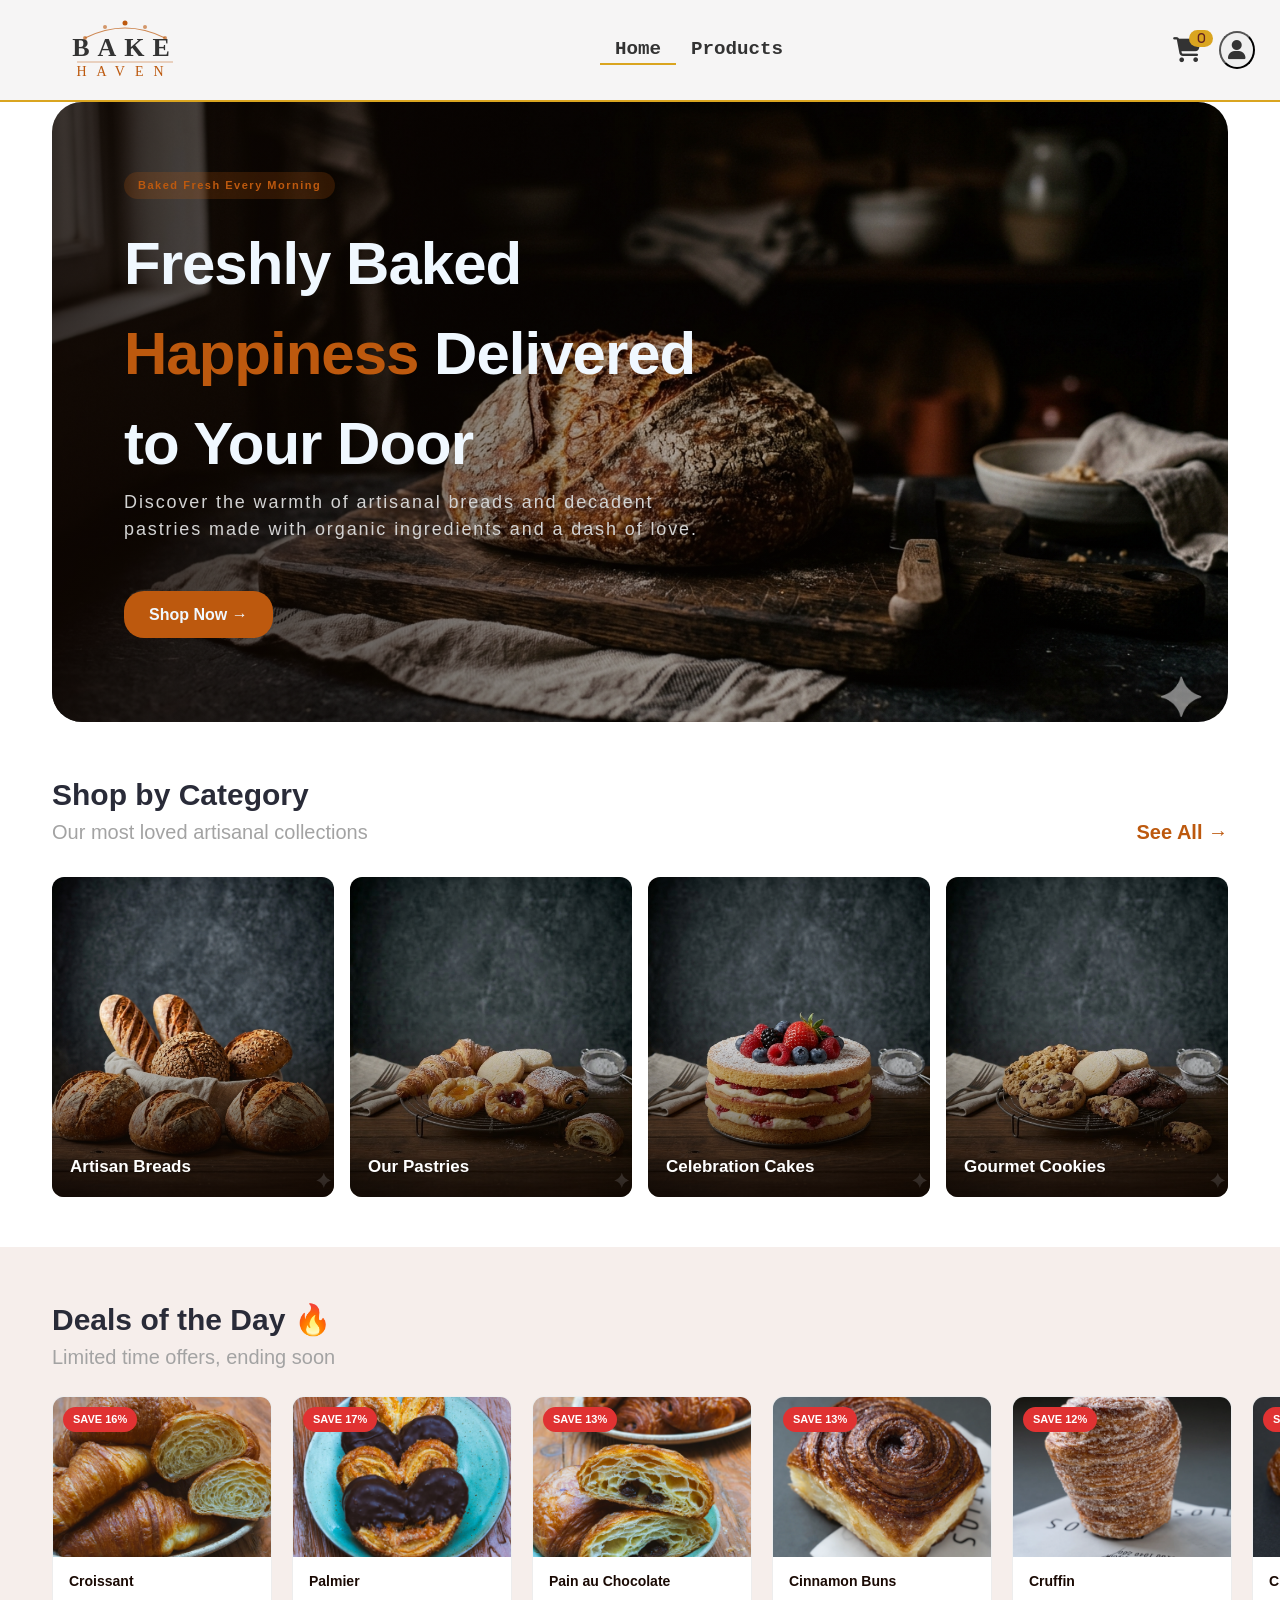
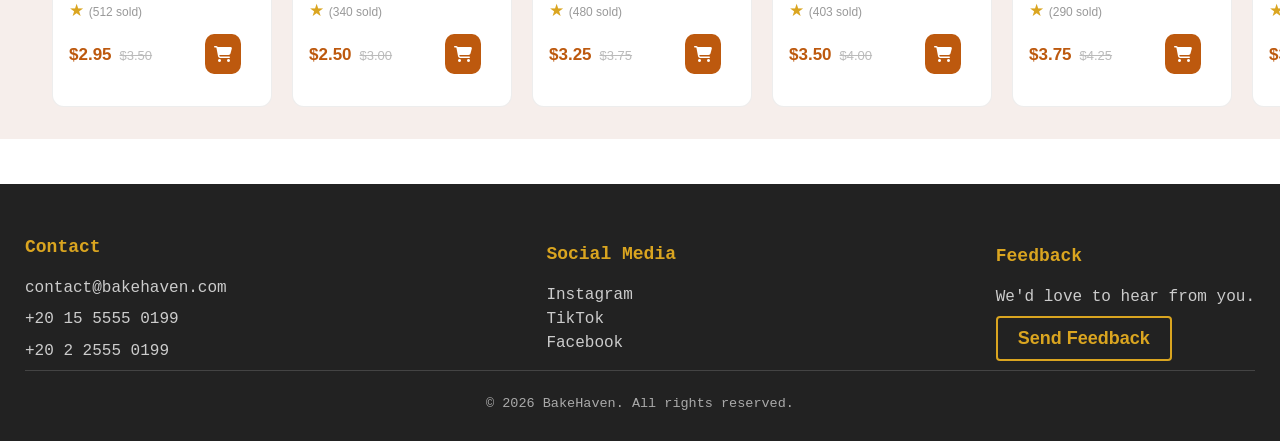
==== index.html @ cae6dde2 "add reviews-section & update some style" ====
<!--
  PAGE:     index.html  (Home Page)
  OWNER:    Person B

  WHAT THIS PAGE IS:
    The first page a visitor sees. It introduces the brand,
    shows some featured products, and gets people interested
    in browsing.

  WHAT THE USER CAN DO HERE:
    - Click "Shop Now" → goes to products.html
    - Click a category card → goes to products.html
    - Click "View" on a carousel card → goes to product-detail.html?id=X

  CONNECTS TO:
    → products.html        (Shop Now button, category cards)
    → product-detail.html  (View buttons on carousel)

  SECTIONS TO BUILD:
    1. Hero
         Full-width banner image
         Headline: "Discover the freshest baked goods"
         Subheadline: "Artisanal treats made with love"
         "Shop Now" button → /products.html

    2. Featured Categories  (4 cards in a row)
         Artisan Breads / Cakes & Cupcakes / Pastries / Cookies & Biscuits
         Each card: icon or image, category name, "Shop" link → /products.html

    3. Deals of the Day  (horizontal scrollable row)
         4-6 product cards fetched from /api/products.json
         Each card: image, name, price with strikethrough original price, rating stars, "View" button
         "View" button → /product-detail.html?id=PRODUCT_ID

  YOUR JS TASK:
    - On page load: call updateCartBadge() and updateAccountIcon()
    - Call fetchJSON('/apiroducts.json', function(products) { ... })
    - Inside the callback: pick some products and build carousel card HTML
    - Inject the cards into #carousel-container using innerHTML or appendChild
    - Wire the View buttons to navigate to product-detail.html?id=X

  CSS GUIDELINES (use classes from global.css — do not redefine them):
    - Use .container for the content wrapper on each section
    - Use .btn .btn-primary for the "Shop Now" button
    - Use .btn .btn-outline for the "View" buttons on cards
    - Use .card for each product card and category card
    - Add page-specific styles inside the <style> block in <head>
    - Keep section backgrounds alternating (color-bg and color-surface)
      so sections are visually separated without needing borders
-->
<!DOCTYPE html>
<html lang="en">

<head>
  <meta charset="UTF-8">
  <title>BakeHaven — Fresh Baked Goods</title>
  <link rel="stylesheet" href="./css/header-footer.css">
  <link rel="stylesheet" href="https://cdnjs.cloudflare.com/ajax/libs/font-awesome/6.5.0/css/all.min.css">
  <link rel="stylesheet" href="./css/home.css">

  <style>
    /* Person B: page-specific styles go here or in a separate css file*/
  </style>
</head>

<body>

  <!-- ═══ HEADER — copy from this line ═══════════════════════════════ -->
  <header class="site-header">
    <div class="container flex-between">
      <div class="header-logo">
        <div class="dark-bg">
          <svg width="200" height="72" viewBox="0 0 200 72" fill="none" xmlns="http://www.w3.org/2000/svg">
            <path d="M 60 28 Q 100 8 140 28" stroke="#BD590E" stroke-width="1.2" fill="none" stroke-linecap="round"
              opacity="0.7" />
            <circle cx="60" cy="28" r="2" fill="#BD590E" opacity="0.6" />
            <circle cx="80" cy="17" r="2" fill="#BD590E" opacity="0.6" />
            <circle cx="100" cy="13" r="2.5" fill="#BD590E" />
            <circle cx="120" cy="17" r="2" fill="#BD590E" opacity="0.6" />
            <circle cx="140" cy="28" r="2" fill="#BD590E" opacity="0.6" />
            <text x="100" y="46" text-anchor="middle" font-family="'Playfair Display', serif" font-weight="700"
              font-size="26" fill="#333" letter-spacing="8">BAKE</text>
            <line x1="52" y1="52" x2="148" y2="52" stroke="#BD590E" stroke-width="0.8" opacity="0.6" />
            <text x="100" y="66" text-anchor="middle" font-family="'Cormorant Garamond', serif" font-weight="300"
              font-size="14" fill="#BD590E" letter-spacing="10">HAVEN</text>
          </svg>
        </div>
      </div>

      <nav>
        <ul class="header-nav">
          <li class="current-page"><a href="./index.html">Home</a></li>
          <li><a href="./products.html">Products</a></li>
        </ul>
      </nav>

      <div class="header-actions">
        <a href="./cart.html" class="cart-link fa fa-cart-shopping">
          <span id="cart-badge">0</span>
        </a>

        <div style="position: relative">
          <a href="./login.html" id="account-link">
            <button class="account-btn fa-solid fa-user" id="account-btn"></button>
          </a>
          <div class="account-dropdown" id="account-dropdown">
            <button id="logout-btn">Logout</button>
          </div>
        </div>
      </div>
    </div>
  </header>
  <!-- ═══ HEADER — copy to this line ════════════════════════════════ -->

  <main class="page-main">

    <!-- Section 1: hero -->

    <section id="hero">
      <div id="hero_overlay"></div>

      <div id="hero_content">
        <span id="hero_label">Baked Fresh Every Morning</span>
        <h1 id="hero_title">
          Freshly Baked <span id="hero_title_color"> <br> Happiness </span> Delivered <br> to Your Door<br>
        </h1>
        <p id="hero_sub">Discover the warmth of artisanal breads and decadent<br> pastries made with organic ingredients
          and a dash of love.</p>

            <div class="hero__actions">
              <a href="./products.html" id='btn'>Shop Now → </a>
            </div>
      </div>


    </section>

    <!-- Section 2: Featured Categories -->

    <section id="Featured Categories">

      <div id="categories-header">
        <div>
          <h2 class="sec-title">Shop by Category</h2>
          <a href="./products.html" id="categories-see-all">See All →</a>
          <p class="sec-sub">Our most loved artisanal collections</p>

        </div>
        <br>

        <div class="categories-grid">

          <a href="./products.html?category=Bread" class="category-card">
            <div class="category-card-img" style="background-image: url('./api/images/bread-catigory.png')"></div>
            <div class="category-card-overlay"></div>
            <span class="category-card-name">Artisan Breads</span>
          </a>
          <a href="./products.html?category=Pastry" class="category-card">
            <div class="category-card-img" style="background-image: url('./api/images/pastry.png')"></div>
            <div class="category-card-overlay"></div>
            <span class="category-card-name">Our Pastries</span>
          </a>

          <a href="./products.html?category=Cake" class="category-card">
            <div class="category-card-img" style="background-image: url('./api/images/cake_catigory.png')"></div>
            <div class="category-card-overlay"></div>
            <span class="category-card-name">Celebration Cakes</span>
          </a>

          <a href="./products.html" class="category-card">
            <div class="category-card-img" style="background-image: url('./api/images/cooki\ catigory.png')"></div>
            <div class="category-card-overlay"></div>
            <span class="category-card-name">Gourmet Cookies</span>
          </a>

        </div>


    </section>

    <!-- Section 3: Deals of the Day — JS injects cards into this div -->
    <section id="deals">

      <div class="deals-header">

        <h2 class="sec-title">Deals of the Day 🔥</h2>
        <p class="sec-sub">Limited time offers, ending soon</p>

      </div>



      <div id="carousel-container"></div>
    </section>
  </main>

  <!-- PASTE FOOTER FROM header-footer.snippet.html -->
  <footer class="site-footer">
    <div class="container">
      <div class="flex-between">

        <div class="footer-col">
          <h4>Contact</h4>
          <p>contact@bakehaven.com</p>
          <p>+20 15 5555 0199</p>
          <p>+20 2 2555 0199</p>
        </div>

        <div class="footer-col">
          <h4>Social Media</h4>
          <ul>
            <li><a href="">Instagram</a></li>
            <li><a href="">TikTok</a></li>
            <li><a href="">Facebook</a></li>
          </ul>
        </div>

        <div class="footer-col">
          <h4>Feedback</h4>
          <p>We'd love to hear from you.</p>
          <button class="btn btn-outline" id="feedback-btn">Send Feedback</button>
        </div>

      </div>
      <div class="footer-bottom">&copy; 2026 BakeHaven. All rights reserved.</div>
    </div>

    <script src="./js/api.js"></script>
    <script src="./js/cart.js"></script>
    <script src="./js/user.js"></script>
    <script src="./js/event.js"></script>
    <script src="./js/home.js"></script>
    <script>
      // TODO (Person B): your page script goes here or in separate js file
      // Step 1 — on load, call updateCartBadge() and updateAccountIcon()
      // Step 2 — fetchJSON('/api/products.json', function(products) {
      //              build carousel cards and put them in #carousel-container
      //          })
    </script>
</body>

</html>
---- css/header-footer.css ----
* {
    box-sizing: border-box;
    margin: 0;
    padding: 0;
}

body {
    font-family: 'Courier New', Courier, monospace;
    background-color: #fff;
    color: #333;
    line-height: 1.5;
    display: flex;
    flex-direction: column;
}

.container {
    margin: 0;
    padding: 5px 25px;
    width: 100%;
}

.flex-between {
    display: flex;
    align-items: center;
    justify-content: space-between;
}

.btn {
    display: inline-block;
    border: none;
    padding: 10px 20px;
    font-weight: bold;
    font-size: 18px;
    border-radius: 4px;
    cursor: pointer;
    transition: all 0.2s ease;
    background: transparent;
    color: inherit;

    &:hover {
        color: goldenrod;
        border-bottom: 2px solid goldenrod;
    }
}

.btn-outline {
    border: 2px solid goldenrod;
    color: goldenrod;
    background: transparent;

    &:hover {
        background-color: goldenrod;
        color: #fff;
    }
}

.site-header {
    position: sticky;
    top: 0;
    z-index: 100;
    background: #f1f0efa4;
    backdrop-filter: blur(12px);
    border-bottom: 1px solid #eaeaea;
    padding: 5px 0px;
    width: 100%;
    border-bottom: 2px solid goldenrod;
}

/* logo */
/* .header-logo {
    font-size: 25px;
    font-weight: bold;

    &>h3 {
        display: inline-block;
        font-family: 'Segoe UI', Tahoma, Geneva, Verdana, sans-serif;
    }

    &>i {
        color: goldenrod;
        font-size: 40px;
    }
} */

/* nav section */
.header-nav {
    list-style: none;
    display: flex;

    &>li>a {
        padding-inline: 15px;
        text-decoration: none;
        color: #333;
        font-weight: bold;
        font-size: larger;
        transition: color 0.3s;

        &:hover {
            color: goldenrod;
            border-bottom: 2px solid goldenrod;
        }
    }
}

/* cart and account buttons */
.header-actions {
    display: flex;
    align-items: center;
    gap: 18px;
}

.cart-link {
    text-decoration: none;
    font-size: 25px;
    position: relative;
    color: #333;
    border-radius: 50%;

    &:hover {
        color: goldenrod;
        border-bottom: 2px solid transparent;
    }

    &>span {
        position: absolute;
        top: -8px;
        right: -12px;
        background: goldenrod;
        color: #612121;
        font-size: 11.25px;
        font-weight: bold;
        padding: 3px 7.5px;
        border-radius: 20px;
        /* display: none; */
    }

}

.account-btn {
    border-radius: 50%;
    font-size: 20px;
    padding: 7px;
    cursor: pointer;
    color: #333;
    transition: all 0.3s;

    &:hover {
        background: goldenrod;
        color: #fff;
    }
}

.account-dropdown {
    position: absolute;
    top: 100%;
    right: 0;
    background: #f1f1ef;
    border: 1px solid #f1f1ef;
    border-top: 0;
    border-radius: 4px;
    box-shadow: 0 3px 5px rgba(0, 0, 0, 0.3);
    padding: 7.5px;
    min-width: 120px;
    /* display: block; */
    /* hidden by default, shown by user.js */
    z-index: 100;
    opacity: 0;
    visibility: hidden;
    transform: translateY(-8px);
    transition: opacity 0.2s ease, transform 0.2s ease, visibility 0.2s;

    &>button {
        width: 100%;
        padding: 7.5px;
        background: none;
        border: none;
        text-align: left;
        cursor: pointer;
        font-size: 13.5px;

        &:hover {
            color: goldenrod;
        }
    }
}

.account-dropdown.open {
    opacity: 1;
    visibility: visible;
    transform: translateY(0);
}

.account-btn.logged-in {
    color: #266acf;
    font-weight: bolder;
}

.site-footer {
    background: #222;
    padding: 45px 0px 22.5px;
    margin-top: 45px;
}

.footer-col {
    &>h4 {
        margin-bottom: 15px;
        color: goldenrod;
        font-size: 18px;
    }

    &>p,
    &>ul {
        margin: 7.5px 0;
        color: #ccc;
    }

    &>ul {
        list-style: none;
        padding: 0;
    }

    & a {
        color: #ccc;
        text-decoration: none;
    }

    & a:hover {
        color: goldenrod;
    }
}

.footer-bottom {
    border-top: 1px solid #444;
    padding-top: 22.5px;
    text-align: center;
    font-size: 13.5px;
    color: #aaa;
}
---- css/home.css ----
.current-page {
        border-bottom: 2px solid goldenrod;
        color: goldenrod;
    }

    #hero {
        background-image: url("./Gemini_Generated_Image_f9a8kcf9a8kcf9a8.png");
        height: 620px;
        margin-left: 52px;
        margin-right: 52px;
        border-radius: 30px;
        background-size: cover;
        position: relative;


    }

    #hero_overlay {
        position: absolute;
        inset: 0;
        background: linear-gradient(90deg,
                rgba(15, 6, 2, 0.82) 0%,
                rgba(15, 6, 2, 0.344) 50%,
                rgba(15, 6, 2, 0) 100%);
        z-index: 1;
        border-radius: 30px;
    }

    #hero_content {
        position: absolute;
        inset: 0;
        z-index: 2;
        /* display: flex;
  flex-direction: column;
  justify-content: center; */
        padding: 70px 72px;
        width: 900px;
        /* border: 3px solid red; */
    }

    #hero_label {
        display: inline-block;
        font-size: 11px;
        font-weight: 900;
        letter-spacing: 3px;
        color: #BD590E;
        background: #bd5a0e34;
        border-radius: 20px;
        padding: 5px 14px;
        margin-bottom: 20px;
        font-family: sans-serif;
        letter-spacing: 0.2cap;


    }

    #hero_title {
        color: aliceblue;
        font-size: 60px;
        font-weight: 900;
        font-family: sans-serif;
        letter-spacing: -1px;


    }

    #hero_title_color {
        color: #BD590E
    }

    #hero_sub {

        color: lightgray;
        font-size: 18px;
        font-weight: 100q;
        margin-bottom: 60px;
        font-family: sans-serif;
        letter-spacing: 2q;


    }

    #btn {
        text-decoration: none;
        padding: 15px 25px;
        background-color: #BD590E;
        color: aliceblue;
        border-radius: 20px;
        cursor: pointer;
        transition: all 0.2s ease;
        font-weight: 600;
        font-family: sans-serif;

    }

    #btn:hover {

        background-color: #da762a;
    }

    .categories {
        max-width: 1200px;
        margin: 60px auto;
        padding: 0 24px;
    }

    #categories-header {

        padding: 50px 52px;
        color: #292B38;
        font-size: 20px;
        font-family: sans-serif;

    }

    .sec-title {
        font-weight: 800;
    }

    #categories-see-all {
        float: right;
        color: #BD590E;
        font-weight: 600;
        text-decoration: none;
    }

    #categories-see-all:hover {
        color: #292B38
    }

    .sec-sub {
        color: rgb(163, 163, 163);
        font-weight: 300;
    }




    .categories-grid {
        display: grid;
        grid-template-columns: repeat(4, 1fr);
        gap: 16px;
    }

    .category-card {
        position: relative;
        display: block;
        height: 320px;
        border-radius: 12px;
        overflow: hidden;
        text-decoration: none;
        cursor: pointer;
    }

    .category-card-img {
        position: absolute;
        inset: 0;
        background-size: cover;
        background-position: center;
        transition: transform 0.5s ease;
    }

    .category-card:hover .category-card-img {
        transform: scale(1.07);
    }

    .category-card-overlay {
        position: absolute;
        inset: 0;
        background: linear-gradient(to top,
                rgba(15, 6, 2, 0.80) 0%,
                rgba(15, 6, 2, 0) 55%,
                transparent 100%);

    }



    .category-card-name {
        position: absolute;
        bottom: 18px;
        left: 18px;
        font-size: 17px;
        font-weight: 700;
        color: #fff;
        z-index: 2;
        transition: bottom 0.3s ease;
    }

    .category-card:hover .category-card-name {
        bottom: 22px;
    }

    /* ------------------------------------------------------------------------------- */
    #deals{
        background-color: #F6EEEB;
    }
    .deals-header {
        padding: 50px 52px 24px;
        color: #292B38;
        font-size: 20px;
        font-family: sans-serif;
    }

    #carousel-container {
        display: flex;
        gap: 20px;
        overflow-x: auto;
        padding: 0 52px 32px;

        scrollbar-width: thin;
    scrollbar-color: #BD590E #f0ebe5;
    }

    #carousel-container::-webkit-scrollbar {
    height: 5px;
}
#carousel-container::-webkit-scrollbar-track {
    background: #f0ebe5;
    border-radius: 4px;
}
#carousel-container::-webkit-scrollbar-thumb {
    background: #BD590E;
    border-radius: 4px;
}

    .deal-card {
        position: relative;
        font-family: sans-serif;
        flex: 0 0 220px;
        background: #fff;
        border-radius: 12px;
        overflow: hidden;
        border: 1px solid rgba(0, 0, 0, 0.07);
        transition: transform 0.25s ease, box-shadow 0.25s ease;
    }

    .deal-card:hover {
        transform: translateY(-4px);
        box-shadow: 0 12px 32px rgba(0, 0, 0, 0.10);
    }

    .deal-badge {
        position: absolute;
        top: 10px;
        left: 10px;
        background: #e03232;
        color: #fff;
        font-size: 11px;
        font-weight: 700;
        padding: 4px 10px;
        border-radius: 20px;
    }

    .deal-card-img {
        width: 100%;
        height: 160px;
        background-size: cover;
        background-position: center;
    }

    .deal-card-body {
        padding: 14px 16px 18px;
    }

    .deal-card-name {
        font-size: 14px;
        font-weight: 900;
        color: #1a0a04;
        margin-bottom: 6px;
        font-family: sans-serif;
        white-space: nowrap;
        overflow: hidden;
        text-overflow: ellipsis;
    }

    .deal-card-stars {
        font-size: 17px;
        color: goldenrod;
        margin-bottom: 10px;
    }


    .deal-card-stars span {
        color: #999;
        font-size: 12px;
    }

    .deal-card-pricing {
        display: flex;
        align-items: baseline;
        gap: 8px;
        margin-bottom: 14px;
    }

    .deal-card-price {
        font-size: 17px;
        font-weight: 900;
        color: #BD590E;
        ;
    }

    .deal-card-original {
        font-size: 13px;
        color: #bbb;
        text-decoration: line-through;
    }

    .deal-card-btn {
        display: flex;
        align-items: center;
        justify-content: center;
        width: 36px;
        height: 40px;
        background: #BD590E;
        color: #fff;
        border-radius: 25%;
        text-decoration: none;
        transition: background 0.2s;
        float: right;
        margin-left: 45px;
    }

    .deal-card-btn:hover {
        background: #292B38;
    }
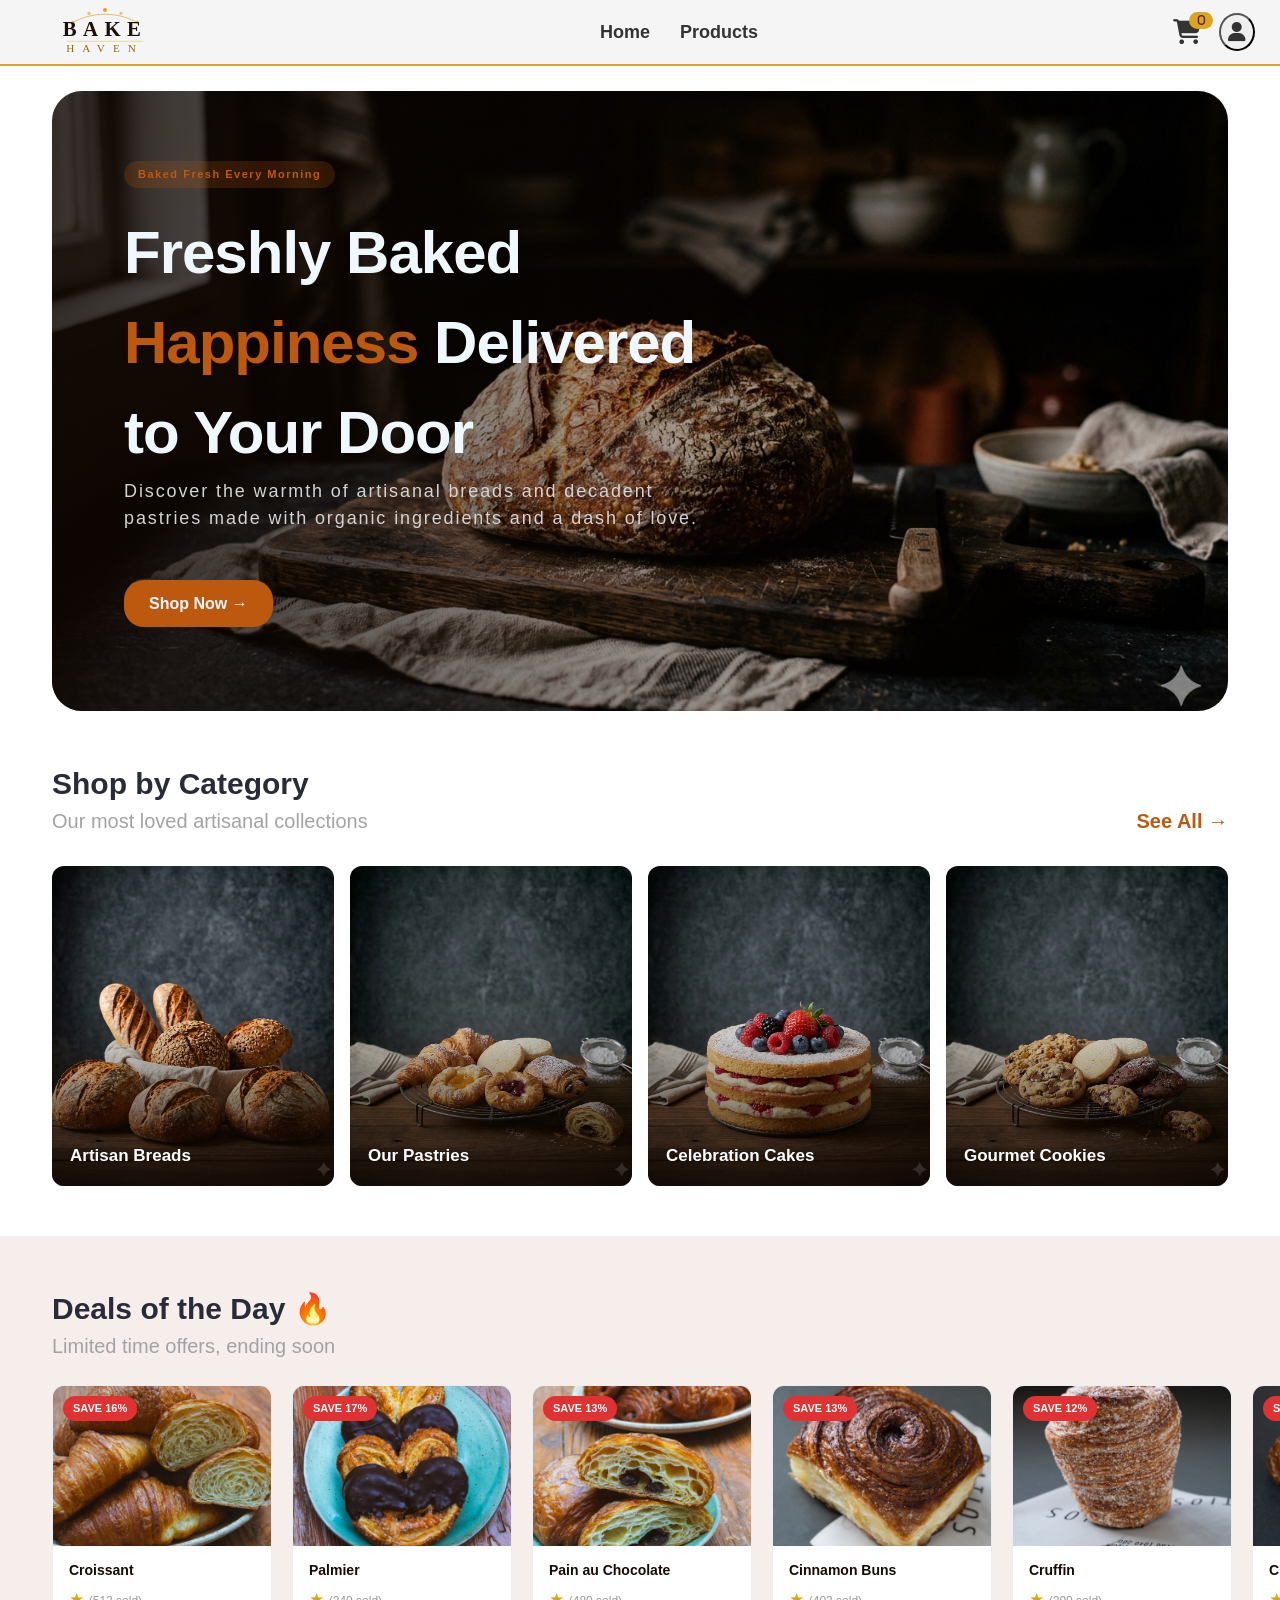
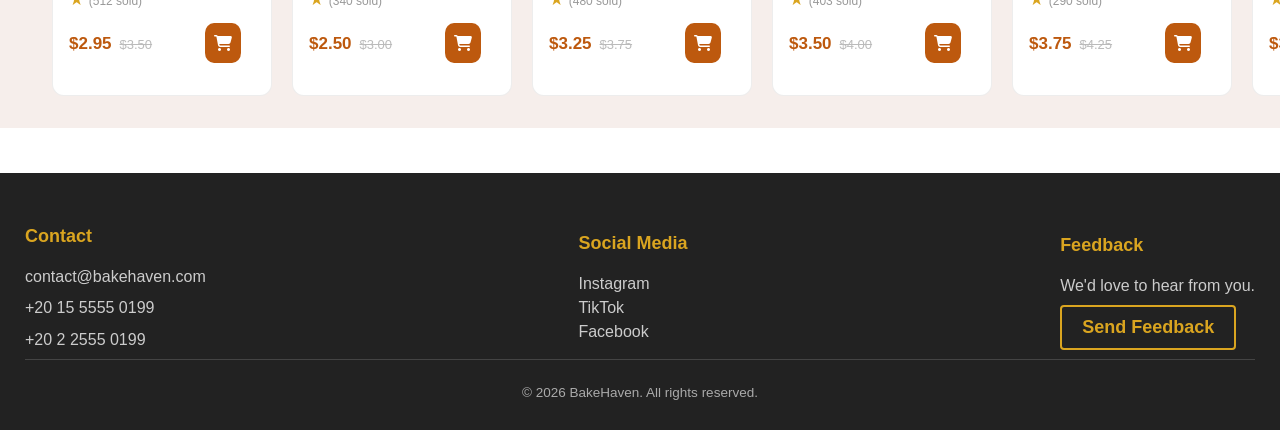
==== commit db65ef01: "add modular header footer" ====
--- a/index.html
+++ b/index.html
@@ -65,52 +65,11 @@
 
 <body>
 
-  <!-- ═══ HEADER — copy from this line ═══════════════════════════════ -->
-  <header class="site-header">
-    <div class="container flex-between">
-      <div class="header-logo">
-        <div class="dark-bg">
-          <svg width="200" height="72" viewBox="0 0 200 72" fill="none" xmlns="http://www.w3.org/2000/svg">
-            <path d="M 60 28 Q 100 8 140 28" stroke="#BD590E" stroke-width="1.2" fill="none" stroke-linecap="round"
-              opacity="0.7" />
-            <circle cx="60" cy="28" r="2" fill="#BD590E" opacity="0.6" />
-            <circle cx="80" cy="17" r="2" fill="#BD590E" opacity="0.6" />
-            <circle cx="100" cy="13" r="2.5" fill="#BD590E" />
-            <circle cx="120" cy="17" r="2" fill="#BD590E" opacity="0.6" />
-            <circle cx="140" cy="28" r="2" fill="#BD590E" opacity="0.6" />
-            <text x="100" y="46" text-anchor="middle" font-family="'Playfair Display', serif" font-weight="700"
-              font-size="26" fill="#333" letter-spacing="8">BAKE</text>
-            <line x1="52" y1="52" x2="148" y2="52" stroke="#BD590E" stroke-width="0.8" opacity="0.6" />
-            <text x="100" y="66" text-anchor="middle" font-family="'Cormorant Garamond', serif" font-weight="300"
-              font-size="14" fill="#BD590E" letter-spacing="10">HAVEN</text>
-          </svg>
-        </div>
-      </div>
-
-      <nav>
-        <ul class="header-nav">
-          <li class="current-page"><a href="./index.html">Home</a></li>
-          <li><a href="./products.html">Products</a></li>
-        </ul>
-      </nav>
-
-      <div class="header-actions">
-        <a href="./cart.html" class="cart-link fa fa-cart-shopping">
-          <span id="cart-badge">0</span>
-        </a>
-
-        <div style="position: relative">
-          <a href="./login.html" id="account-link">
-            <button class="account-btn fa-solid fa-user" id="account-btn"></button>
-          </a>
-          <div class="account-dropdown" id="account-dropdown">
-            <button id="logout-btn">Logout</button>
-          </div>
-        </div>
-      </div>
-    </div>
-  </header>
-  <!-- ═══ HEADER — copy to this line ════════════════════════════════ -->
+  <script>
+    fetch('header.html')
+      .then(r => r.text())
+      .then(html => document.body.insertAdjacentHTML('afterbegin', html))
+  </script>
 
   <main class="page-main">
 
@@ -127,9 +86,9 @@
         <p id="hero_sub">Discover the warmth of artisanal breads and decadent<br> pastries made with organic ingredients
           and a dash of love.</p>
 
-            <div class="hero__actions">
-              <a href="./products.html" id='btn'>Shop Now → </a>
-            </div>
+        <div class="hero__actions">
+          <a href="./products.html" id='btn'>Shop Now → </a>
+        </div>
       </div>
 
 
@@ -194,49 +153,18 @@
     </section>
   </main>
 
-  <!-- PASTE FOOTER FROM header-footer.snippet.html -->
-  <footer class="site-footer">
-    <div class="container">
-      <div class="flex-between">
+  <script>
+    fetch('footer.html')
+      .then(r => r.text())
+      .then(html => document.body.insertAdjacentHTML('beforeend', html))
+  </script>
 
-        <div class="footer-col">
-          <h4>Contact</h4>
-          <p>contact@bakehaven.com</p>
-          <p>+20 15 5555 0199</p>
-          <p>+20 2 2555 0199</p>
-        </div>
+  <script src="./js/api.js"></script>
+  <script src="./js/cart.js"></script>
+  <script src="./js/user.js"></script>
+  <script src="./js/event.js"></script>
+  <script src="./js/home.js"></script>
 
-        <div class="footer-col">
-          <h4>Social Media</h4>
-          <ul>
-            <li><a href="">Instagram</a></li>
-            <li><a href="">TikTok</a></li>
-            <li><a href="">Facebook</a></li>
-          </ul>
-        </div>
-
-        <div class="footer-col">
-          <h4>Feedback</h4>
-          <p>We'd love to hear from you.</p>
-          <button class="btn btn-outline" id="feedback-btn">Send Feedback</button>
-        </div>
-
-      </div>
-      <div class="footer-bottom">&copy; 2026 BakeHaven. All rights reserved.</div>
-    </div>
-
-    <script src="./js/api.js"></script>
-    <script src="./js/cart.js"></script>
-    <script src="./js/user.js"></script>
-    <script src="./js/event.js"></script>
-    <script src="./js/home.js"></script>
-    <script>
-      // TODO (Person B): your page script goes here or in separate js file
-      // Step 1 — on load, call updateCartBadge() and updateAccountIcon()
-      // Step 2 — fetchJSON('/api/products.json', function(products) {
-      //              build carousel cards and put them in #carousel-container
-      //          })
-    </script>
 </body>
 
 </html>
--- a/css/header-footer.css
+++ b/css/header-footer.css
@@ -5,7 +5,7 @@
 }
 
 body {
-    font-family: 'Courier New', Courier, monospace;
+    font-family: sans-serif;
     background-color: #fff;
     color: #333;
     line-height: 1.5;
@@ -61,9 +61,10 @@
     background: #f1f0efa4;
     backdrop-filter: blur(12px);
     border-bottom: 1px solid #eaeaea;
-    padding: 5px 0px;
+    padding: 0px 25px;
     width: 100%;
     border-bottom: 2px solid goldenrod;
+    margin-bottom: 25px;
 }
 
 /* logo */
@@ -92,7 +93,7 @@
         text-decoration: none;
         color: #333;
         font-weight: bold;
-        font-size: larger;
+        font-size: large;
         transition: color 0.3s;
 
         &:hover {
@@ -235,4 +236,65 @@
     text-align: center;
     font-size: 13.5px;
     color: #aaa;
+}
+
+/* ── Feedback Modal ───────────────────────────────────────── */
+.modal-overlay {
+    position: fixed;
+    inset: 0;
+    background: rgba(0, 0, 0, 0.45);
+    z-index: 500;
+    display: flex;
+    align-items: center;
+    justify-content: center;
+    opacity: 0;
+    visibility: hidden;
+    transition: opacity 0.2s ease, visibility 0.2s;
+}
+
+.modal-overlay.open {
+    opacity: 1;
+    visibility: visible;
+}
+
+.modal-overlay .card {
+    width: 100%;
+    max-width: 460px;
+    position: relative;
+    transform: translateY(12px);
+    transition: transform 0.25s;
+}
+
+.modal-overlay.open .card {
+    transform: translateY(0);
+}
+
+.modal-close {
+    position: absolute;
+    top: 16px;
+    right: 18px;
+    background: none;
+    border: none;
+    font-size: 20px;
+    cursor: pointer;
+    color: #aaa;
+    line-height: 1;
+}
+
+.modal-close:hover {
+    color: #333;
+}
+
+.modal-success {
+    display: none;
+    flex-direction: column;
+    align-items: center;
+    gap: 10px;
+    padding: 20px 0;
+    text-align: center;
+}
+
+.modal-success i {
+    font-size: 40px;
+    color: #BD590E;
 }
--- a/css/home.css
+++ b/css/home.css
@@ -192,9 +192,10 @@
     }
 
     /* ------------------------------------------------------------------------------- */
-    #deals{
+    #deals {
         background-color: #F6EEEB;
     }
+
     .deals-header {
         padding: 50px 52px 24px;
         color: #292B38;
@@ -209,20 +210,22 @@
         padding: 0 52px 32px;
 
         scrollbar-width: thin;
-    scrollbar-color: #BD590E #f0ebe5;
+        scrollbar-color: #BD590E #f0ebe5;
     }
 
     #carousel-container::-webkit-scrollbar {
-    height: 5px;
-}
-#carousel-container::-webkit-scrollbar-track {
-    background: #f0ebe5;
-    border-radius: 4px;
-}
-#carousel-container::-webkit-scrollbar-thumb {
-    background: #BD590E;
-    border-radius: 4px;
-}
+        height: 5px;
+    }
+
+    #carousel-container::-webkit-scrollbar-track {
+        background: #f0ebe5;
+        border-radius: 4px;
+    }
+
+    #carousel-container::-webkit-scrollbar-thumb {
+        background: #BD590E;
+        border-radius: 4px;
+    }
 
     .deal-card {
         position: relative;
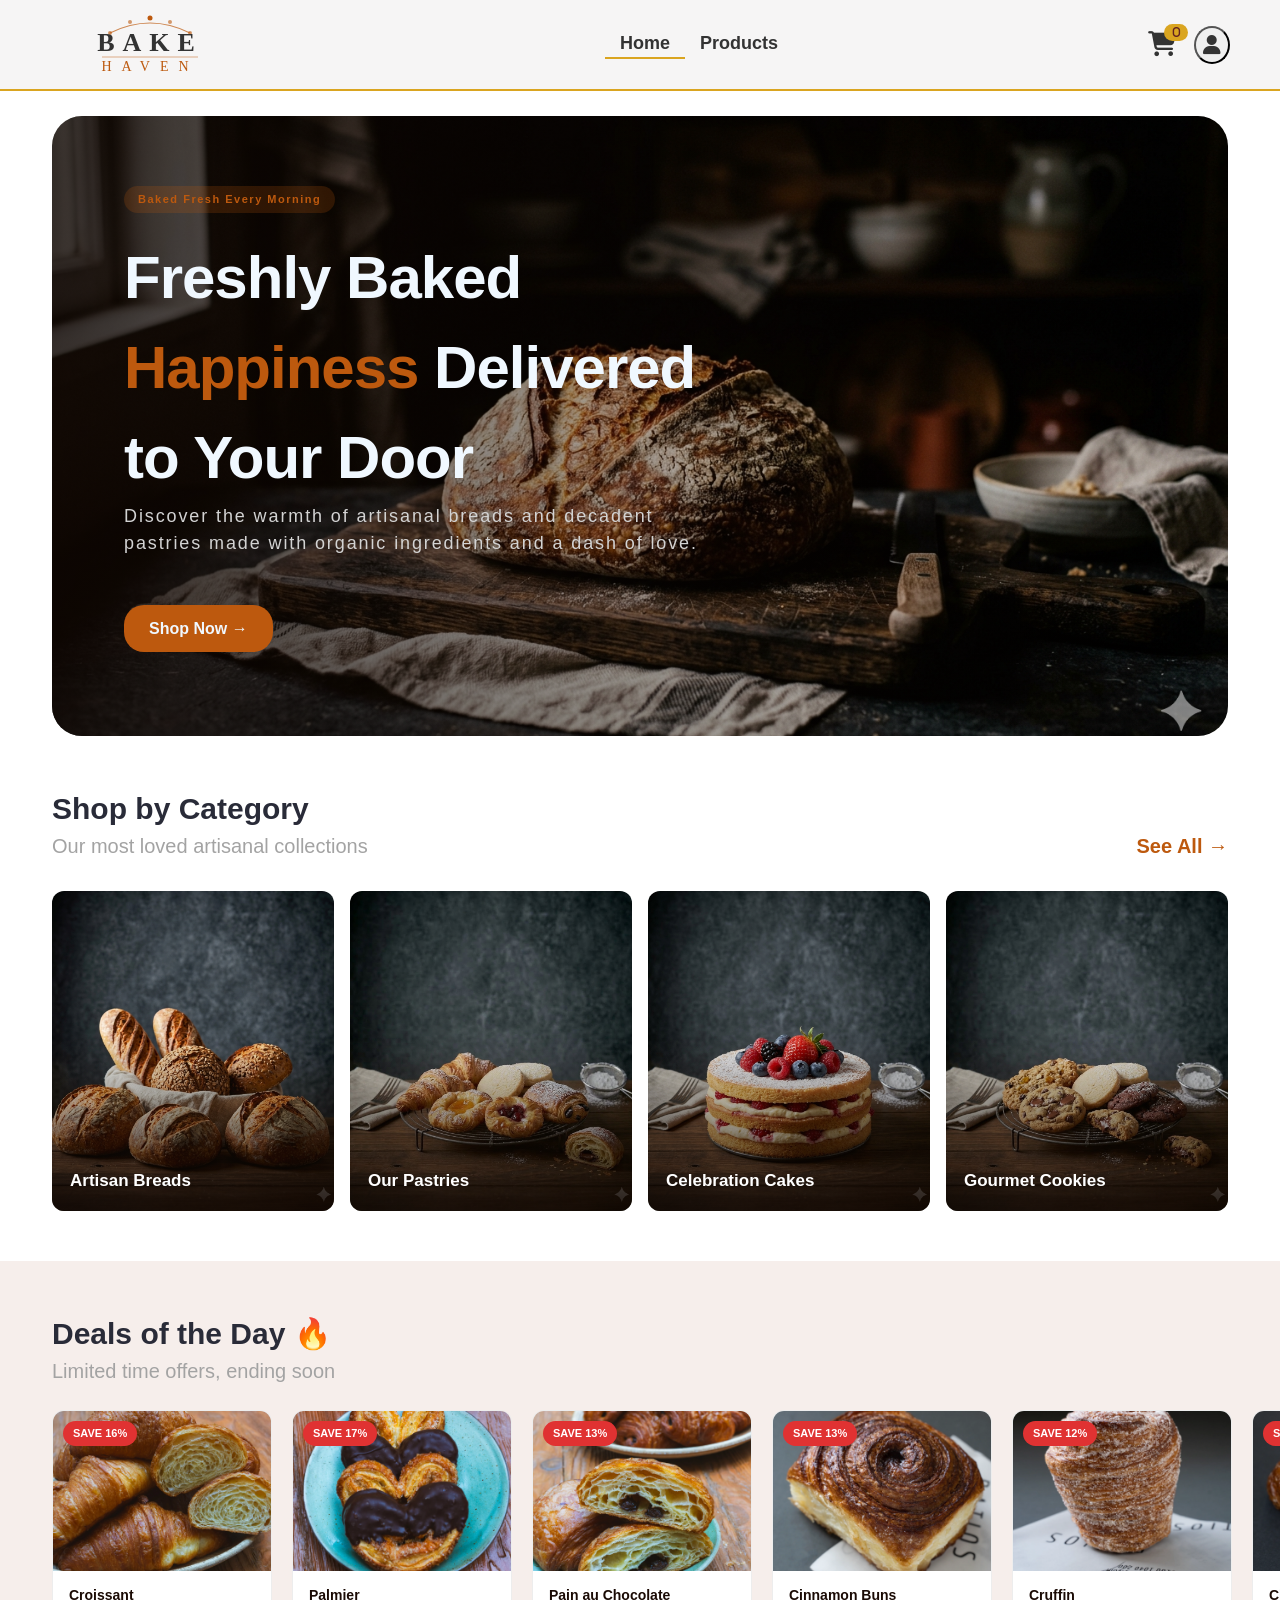
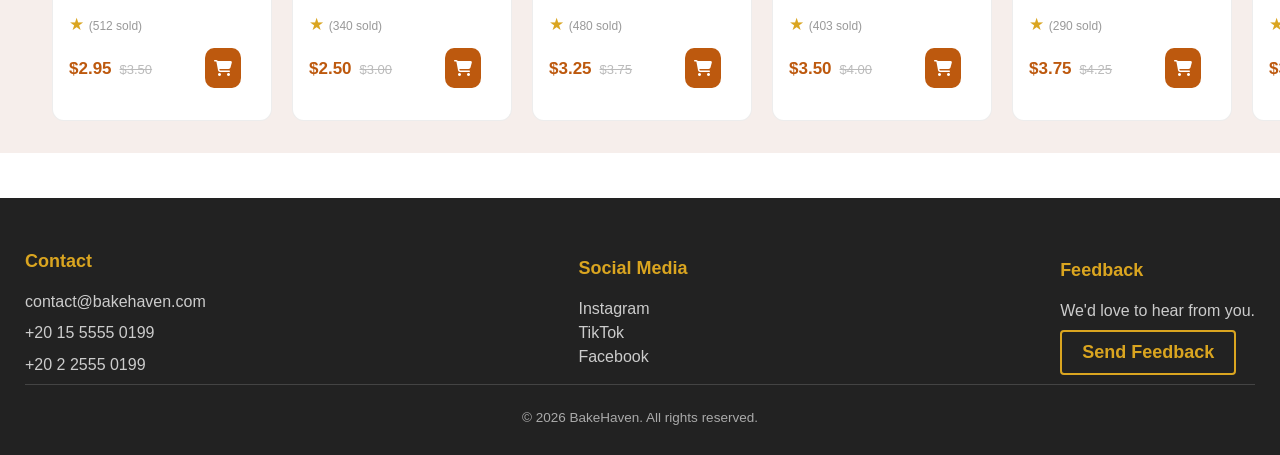
==== commit a35b9131: "Merge remote-tracking branch 'origin/main' into mohammed-branch" ====
--- a/index.html
+++ b/index.html
@@ -65,11 +65,52 @@
 
 <body>
 
-  <script>
-    fetch('header.html')
-      .then(r => r.text())
-      .then(html => document.body.insertAdjacentHTML('afterbegin', html))
-  </script>
+  <!-- ═══ HEADER — copy from this line ═══════════════════════════════ -->
+  <header class="site-header">
+    <div class="container flex-between">
+      <div class="header-logo">
+        <div class="dark-bg">
+          <svg width="200" height="72" viewBox="0 0 200 72" fill="none" xmlns="http://www.w3.org/2000/svg">
+            <path d="M 60 28 Q 100 8 140 28" stroke="#BD590E" stroke-width="1.2" fill="none" stroke-linecap="round"
+              opacity="0.7" />
+            <circle cx="60" cy="28" r="2" fill="#BD590E" opacity="0.6" />
+            <circle cx="80" cy="17" r="2" fill="#BD590E" opacity="0.6" />
+            <circle cx="100" cy="13" r="2.5" fill="#BD590E" />
+            <circle cx="120" cy="17" r="2" fill="#BD590E" opacity="0.6" />
+            <circle cx="140" cy="28" r="2" fill="#BD590E" opacity="0.6" />
+            <text x="100" y="46" text-anchor="middle" font-family="'Playfair Display', serif" font-weight="700"
+              font-size="26" fill="#333" letter-spacing="8">BAKE</text>
+            <line x1="52" y1="52" x2="148" y2="52" stroke="#BD590E" stroke-width="0.8" opacity="0.6" />
+            <text x="100" y="66" text-anchor="middle" font-family="'Cormorant Garamond', serif" font-weight="300"
+              font-size="14" fill="#BD590E" letter-spacing="10">HAVEN</text>
+          </svg>
+        </div>
+      </div>
+
+      <nav>
+        <ul class="header-nav">
+          <li class="current-page"><a href="./index.html">Home</a></li>
+          <li><a href="./products.html">Products</a></li>
+        </ul>
+      </nav>
+
+      <div class="header-actions">
+        <a href="./cart.html" class="cart-link fa fa-cart-shopping">
+          <span id="cart-badge">0</span>
+        </a>
+
+        <div style="position: relative">
+          <a href="./login.html" id="account-link">
+            <button class="account-btn fa-solid fa-user" id="account-btn"></button>
+          </a>
+          <div class="account-dropdown" id="account-dropdown">
+            <button id="logout-btn">Logout</button>
+          </div>
+        </div>
+      </div>
+    </div>
+  </header>
+  <!-- ═══ HEADER — copy to this line ════════════════════════════════ -->
 
   <main class="page-main">
 
@@ -86,9 +127,9 @@
         <p id="hero_sub">Discover the warmth of artisanal breads and decadent<br> pastries made with organic ingredients
           and a dash of love.</p>
 
-        <div class="hero__actions">
-          <a href="./products.html" id='btn'>Shop Now → </a>
-        </div>
+            <div class="hero__actions">
+              <a href="./products.html" id='btn'>Shop Now → </a>
+            </div>
       </div>
 
 
@@ -153,18 +194,89 @@
     </section>
   </main>
 
-  <script>
-    fetch('footer.html')
-      .then(r => r.text())
-      .then(html => document.body.insertAdjacentHTML('beforeend', html))
-  </script>
-
-  <script src="./js/api.js"></script>
-  <script src="./js/cart.js"></script>
-  <script src="./js/user.js"></script>
-  <script src="./js/event.js"></script>
-  <script src="./js/home.js"></script>
-
+  <!-- PASTE FOOTER FROM header-footer.snippet.html -->
+  <footer class="site-footer">
+    <div class="container">
+      <div class="flex-between">
+
+        <div class="footer-col">
+          <h4>Contact</h4>
+          <p>contact@bakehaven.com</p>
+          <p>+20 15 5555 0199</p>
+          <p>+20 2 2555 0199</p>
+        </div>
+
+        <div class="footer-col">
+          <h4>Social Media</h4>
+          <ul>
+            <li><a href="">Instagram</a></li>
+            <li><a href="">TikTok</a></li>
+            <li><a href="">Facebook</a></li>
+          </ul>
+        </div>
+
+        <div class="footer-col">
+          <h4>Feedback</h4>
+          <p>We'd love to hear from you.</p>
+          <button class="btn btn-outline" id="feedback-btn">Send Feedback</button>
+        </div>
+
+      </div>
+      <div class="footer-bottom">&copy; 2026 BakeHaven. All rights reserved.</div>
+    </div>
+
+
+    <!-- FEEDBACK MODAL -->
+    <div class="modal-overlay" id="feedback-modal">
+      <div class="modal-box">
+        <button class="modal-close" id="feedback-close-btn">&times;</button>
+
+        <!-- Form view -->
+        <div id="feedback-form-view">
+          <h3>Send us feedback</h3>
+          <p class="modal-subtitle">We read every message and use it to improve.</p>
+
+          <div class="form-group">
+            <label>Name</label>
+            <input type="text" id="fb-name" placeholder="Your name">
+          </div>
+          <div class="form-group">
+            <label>Email</label>
+            <input type="email" id="fb-email" placeholder="you@example.com">
+          </div>
+          <div class="form-group">
+            <label>Message</label>
+            <textarea id="fb-message" rows="4"
+              style="width:100%; padding:10px 14px; border:1px solid #ddd; border-radius:8px; font-family:inherit; font-size:14px; resize:vertical;"
+              placeholder="Tell us what you think…"></textarea>
+          </div>
+          <p id="fb-error" style="color:#c0392b; font-size:13px; display:none; margin-bottom:12px;"></p>
+          <button class="btn btn-primary" style="width:100%;" onclick="submitFeedback()">
+            Submit Feedback
+          </button>
+        </div>
+
+        <!-- Success view (hidden until submitted) -->
+        <div class="modal-success" id="feedback-success-view">
+          <i class="fa fa-circle-check"></i>
+          <p>Thank you for your feedback!</p>
+          <span style="font-size:13px; color:#888;">This window will close automatically.</span>
+        </div>
+      </div>
+    </div>
+
+    <script src="./js/api.js"></script>
+    <script src="./js/cart.js"></script>
+    <script src="./js/user.js"></script>
+    <script src="./js/event.js"></script>
+    <script src="./js/home.js"></script>
+    <script>
+      // TODO (Person B): your page script goes here or in separate js file
+      // Step 1 — on load, call updateCartBadge() and updateAccountIcon()
+      // Step 2 — fetchJSON('/api/products.json', function(products) {
+      //              build carousel cards and put them in #carousel-container
+      //          })
+    </script>
 </body>
 
 </html>
--- a/css/home.css
+++ b/css/home.css
@@ -192,10 +192,9 @@
     }
 
     /* ------------------------------------------------------------------------------- */
-    #deals {
+    #deals{
         background-color: #F6EEEB;
     }
-
     .deals-header {
         padding: 50px 52px 24px;
         color: #292B38;
@@ -210,22 +209,20 @@
         padding: 0 52px 32px;
 
         scrollbar-width: thin;
-        scrollbar-color: #BD590E #f0ebe5;
+    scrollbar-color: #BD590E #f0ebe5;
     }
 
     #carousel-container::-webkit-scrollbar {
-        height: 5px;
-    }
-
-    #carousel-container::-webkit-scrollbar-track {
-        background: #f0ebe5;
-        border-radius: 4px;
-    }
-
-    #carousel-container::-webkit-scrollbar-thumb {
-        background: #BD590E;
-        border-radius: 4px;
-    }
+    height: 5px;
+}
+#carousel-container::-webkit-scrollbar-track {
+    background: #f0ebe5;
+    border-radius: 4px;
+}
+#carousel-container::-webkit-scrollbar-thumb {
+    background: #BD590E;
+    border-radius: 4px;
+}
 
     .deal-card {
         position: relative;
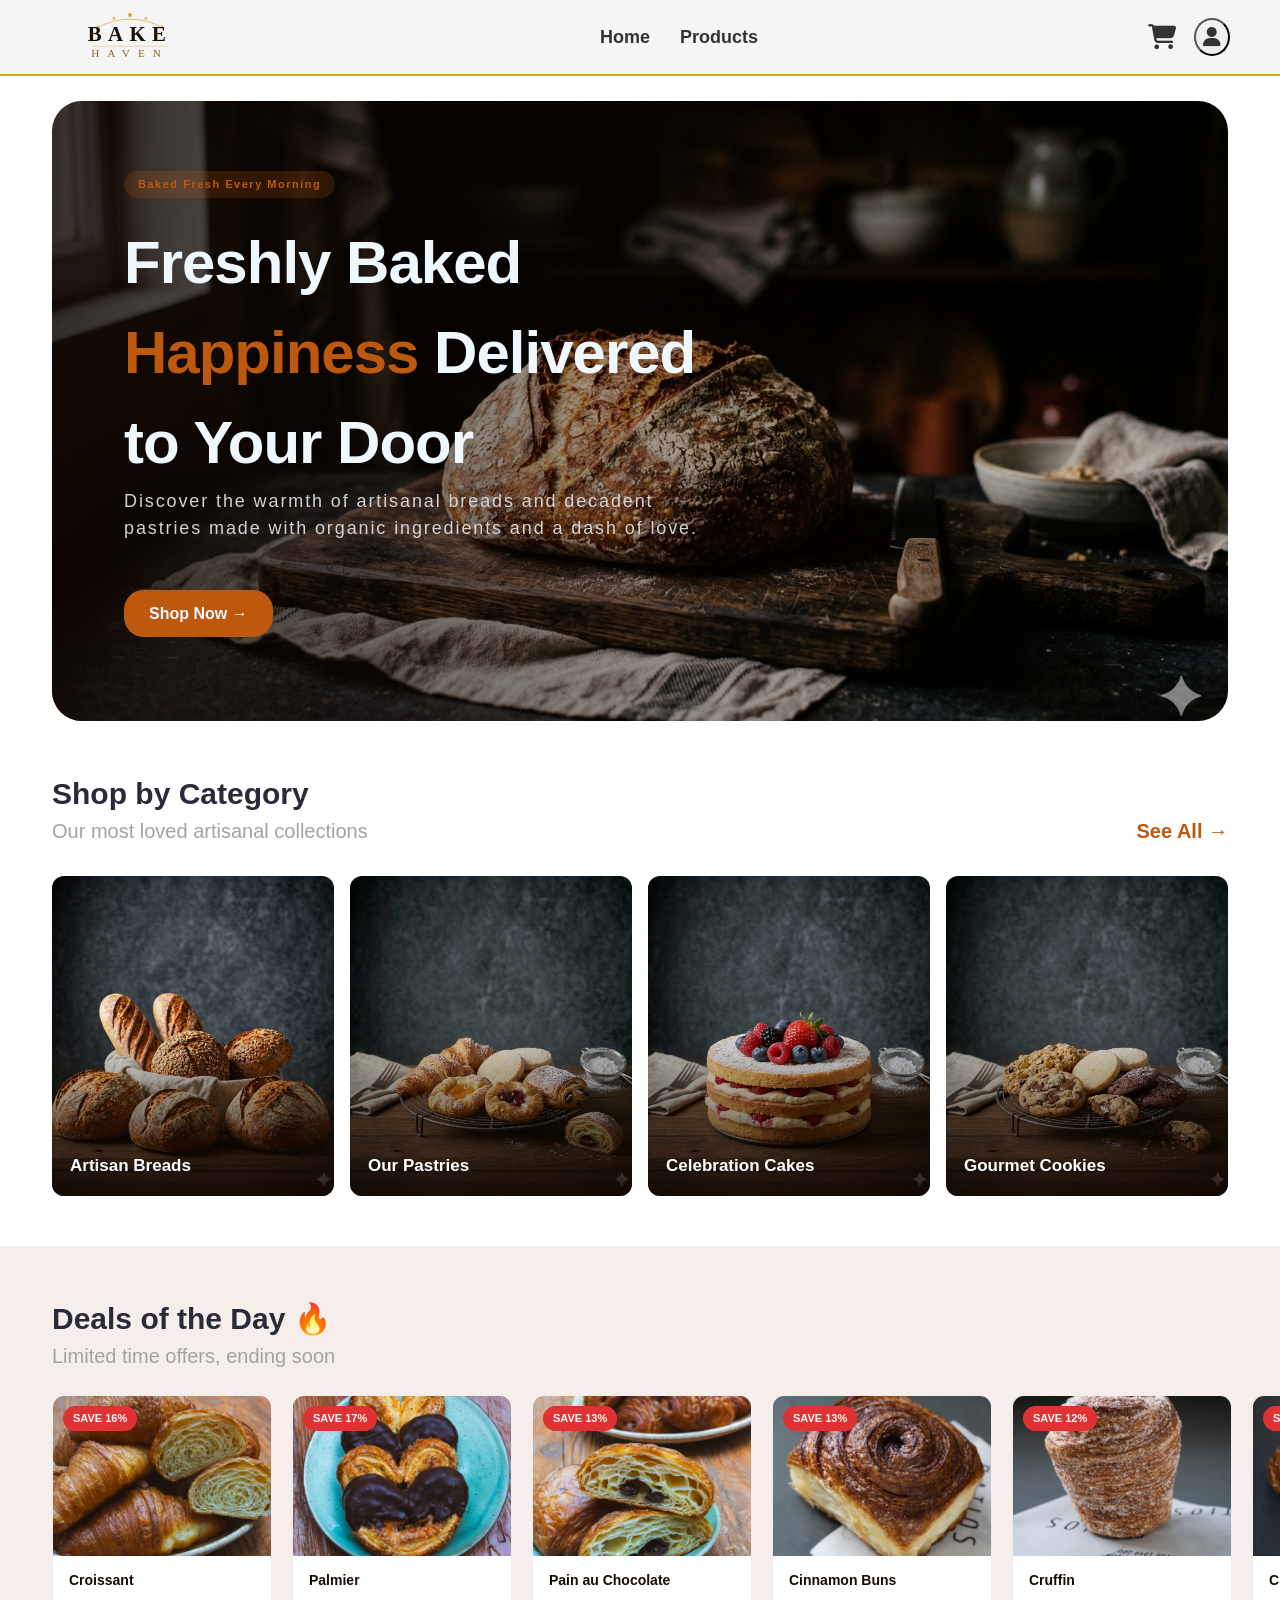
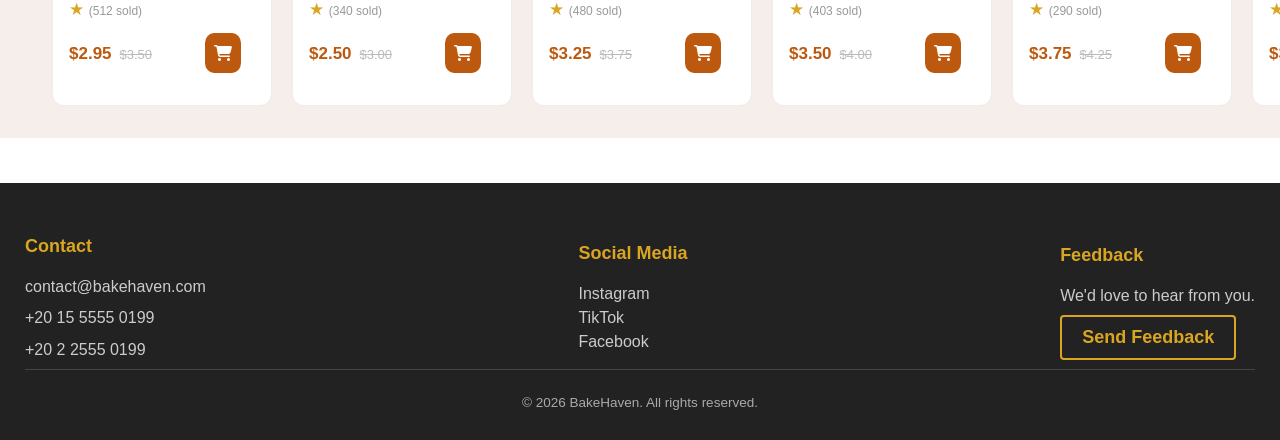
==== commit 1fe2e82c: "fix user login, logout, and feedback modal functionality" ====
--- a/index.html
+++ b/index.html
@@ -65,52 +65,11 @@
 
 <body>
 
-  <!-- ═══ HEADER — copy from this line ═══════════════════════════════ -->
-  <header class="site-header">
-    <div class="container flex-between">
-      <div class="header-logo">
-        <div class="dark-bg">
-          <svg width="200" height="72" viewBox="0 0 200 72" fill="none" xmlns="http://www.w3.org/2000/svg">
-            <path d="M 60 28 Q 100 8 140 28" stroke="#BD590E" stroke-width="1.2" fill="none" stroke-linecap="round"
-              opacity="0.7" />
-            <circle cx="60" cy="28" r="2" fill="#BD590E" opacity="0.6" />
-            <circle cx="80" cy="17" r="2" fill="#BD590E" opacity="0.6" />
-            <circle cx="100" cy="13" r="2.5" fill="#BD590E" />
-            <circle cx="120" cy="17" r="2" fill="#BD590E" opacity="0.6" />
-            <circle cx="140" cy="28" r="2" fill="#BD590E" opacity="0.6" />
-            <text x="100" y="46" text-anchor="middle" font-family="'Playfair Display', serif" font-weight="700"
-              font-size="26" fill="#333" letter-spacing="8">BAKE</text>
-            <line x1="52" y1="52" x2="148" y2="52" stroke="#BD590E" stroke-width="0.8" opacity="0.6" />
-            <text x="100" y="66" text-anchor="middle" font-family="'Cormorant Garamond', serif" font-weight="300"
-              font-size="14" fill="#BD590E" letter-spacing="10">HAVEN</text>
-          </svg>
-        </div>
-      </div>
-
-      <nav>
-        <ul class="header-nav">
-          <li class="current-page"><a href="./index.html">Home</a></li>
-          <li><a href="./products.html">Products</a></li>
-        </ul>
-      </nav>
-
-      <div class="header-actions">
-        <a href="./cart.html" class="cart-link fa fa-cart-shopping">
-          <span id="cart-badge">0</span>
-        </a>
-
-        <div style="position: relative">
-          <a href="./login.html" id="account-link">
-            <button class="account-btn fa-solid fa-user" id="account-btn"></button>
-          </a>
-          <div class="account-dropdown" id="account-dropdown">
-            <button id="logout-btn">Logout</button>
-          </div>
-        </div>
-      </div>
-    </div>
-  </header>
-  <!-- ═══ HEADER — copy to this line ════════════════════════════════ -->
+  <script>
+    fetch('header.html')
+      .then(r => r.text())
+      .then(html => document.body.insertAdjacentHTML('afterbegin', html))
+  </script>
 
   <main class="page-main">
 
@@ -127,9 +86,9 @@
         <p id="hero_sub">Discover the warmth of artisanal breads and decadent<br> pastries made with organic ingredients
           and a dash of love.</p>
 
-            <div class="hero__actions">
-              <a href="./products.html" id='btn'>Shop Now → </a>
-            </div>
+        <div class="hero__actions">
+          <a href="./products.html" id='btn'>Shop Now → </a>
+        </div>
       </div>
 
 
@@ -194,89 +153,24 @@
     </section>
   </main>
 
-  <!-- PASTE FOOTER FROM header-footer.snippet.html -->
-  <footer class="site-footer">
-    <div class="container">
-      <div class="flex-between">
+  <script>
 
-        <div class="footer-col">
-          <h4>Contact</h4>
-          <p>contact@bakehaven.com</p>
-          <p>+20 15 5555 0199</p>
-          <p>+20 2 2555 0199</p>
-        </div>
+    var feedbackModal = null
+    fetch('footer.html')
+      .then(r => r.text())
+      .then(function (html) {
+        document.body.insertAdjacentHTML('beforeend', html)
+        initFeedbackModal()
+      })
 
-        <div class="footer-col">
-          <h4>Social Media</h4>
-          <ul>
-            <li><a href="">Instagram</a></li>
-            <li><a href="">TikTok</a></li>
-            <li><a href="">Facebook</a></li>
-          </ul>
-        </div>
+  </script>
 
-        <div class="footer-col">
-          <h4>Feedback</h4>
-          <p>We'd love to hear from you.</p>
-          <button class="btn btn-outline" id="feedback-btn">Send Feedback</button>
-        </div>
+  <script src="./js/api.js"></script>
+  <script src="./js/cart.js"></script>
+  <script src="./js/user.js"></script>
+  <script src="./js/event.js"></script>
+  <script src="./js/home.js"></script>
 
-      </div>
-      <div class="footer-bottom">&copy; 2026 BakeHaven. All rights reserved.</div>
-    </div>
-
-
-    <!-- FEEDBACK MODAL -->
-    <div class="modal-overlay" id="feedback-modal">
-      <div class="modal-box">
-        <button class="modal-close" id="feedback-close-btn">&times;</button>
-
-        <!-- Form view -->
-        <div id="feedback-form-view">
-          <h3>Send us feedback</h3>
-          <p class="modal-subtitle">We read every message and use it to improve.</p>
-
-          <div class="form-group">
-            <label>Name</label>
-            <input type="text" id="fb-name" placeholder="Your name">
-          </div>
-          <div class="form-group">
-            <label>Email</label>
-            <input type="email" id="fb-email" placeholder="you@example.com">
-          </div>
-          <div class="form-group">
-            <label>Message</label>
-            <textarea id="fb-message" rows="4"
-              style="width:100%; padding:10px 14px; border:1px solid #ddd; border-radius:8px; font-family:inherit; font-size:14px; resize:vertical;"
-              placeholder="Tell us what you think…"></textarea>
-          </div>
-          <p id="fb-error" style="color:#c0392b; font-size:13px; display:none; margin-bottom:12px;"></p>
-          <button class="btn btn-primary" style="width:100%;" onclick="submitFeedback()">
-            Submit Feedback
-          </button>
-        </div>
-
-        <!-- Success view (hidden until submitted) -->
-        <div class="modal-success" id="feedback-success-view">
-          <i class="fa fa-circle-check"></i>
-          <p>Thank you for your feedback!</p>
-          <span style="font-size:13px; color:#888;">This window will close automatically.</span>
-        </div>
-      </div>
-    </div>
-
-    <script src="./js/api.js"></script>
-    <script src="./js/cart.js"></script>
-    <script src="./js/user.js"></script>
-    <script src="./js/event.js"></script>
-    <script src="./js/home.js"></script>
-    <script>
-      // TODO (Person B): your page script goes here or in separate js file
-      // Step 1 — on load, call updateCartBadge() and updateAccountIcon()
-      // Step 2 — fetchJSON('/api/products.json', function(products) {
-      //              build carousel cards and put them in #carousel-container
-      //          })
-    </script>
 </body>
 
 </html>
--- a/css/header-footer.css
+++ b/css/header-footer.css
@@ -279,10 +279,10 @@
     cursor: pointer;
     color: #aaa;
     line-height: 1;
-}
-
-.modal-close:hover {
-    color: #333;
+
+    &:hover {
+        color: #333;
+    }
 }
 
 .modal-success {
@@ -292,9 +292,58 @@
     gap: 10px;
     padding: 20px 0;
     text-align: center;
-}
-
-.modal-success i {
-    font-size: 40px;
-    color: #BD590E;
+
+    & i {
+        color: #BD590E;
+        font-size: 40px;
+    }
+}
+
+.card {
+    background: #fff;
+    border-radius: 8px;
+    box-shadow: 0 2px 8px rgba(0, 0, 0, 0.1);
+    padding: 22.5px;
+    /* padding: 1.5rem; */
+}
+
+/* Add to header-footer.css */
+
+.form-group {
+    margin-bottom: 1.5rem;
+}
+
+.form-group label {
+    display: block;
+    margin-bottom: 0.3rem;
+    font-weight: bold;
+}
+
+input,
+textarea {
+    width: 100%;
+    padding: 0.6rem;
+    border: 1px solid #ccc;
+    border-radius: 4px;
+    font-family: inherit;
+    font-size: 1rem;
+}
+
+input:focus,
+textarea:focus {
+    outline: none;
+    border-color: goldenrod;
+    box-shadow: 0 0 0 2px rgba(218, 165, 32, 0.2);
+}
+
+/* Ensure the submit button uses .btn-primary (already in global.css) */
+.btn-primary {
+    background-color: goldenrod;
+    color: #fff;
+    border: 2px solid goldenrod;
+}
+
+.btn-primary:hover {
+    background-color: #b8860b;
+    border-color: #b8860b;
 }
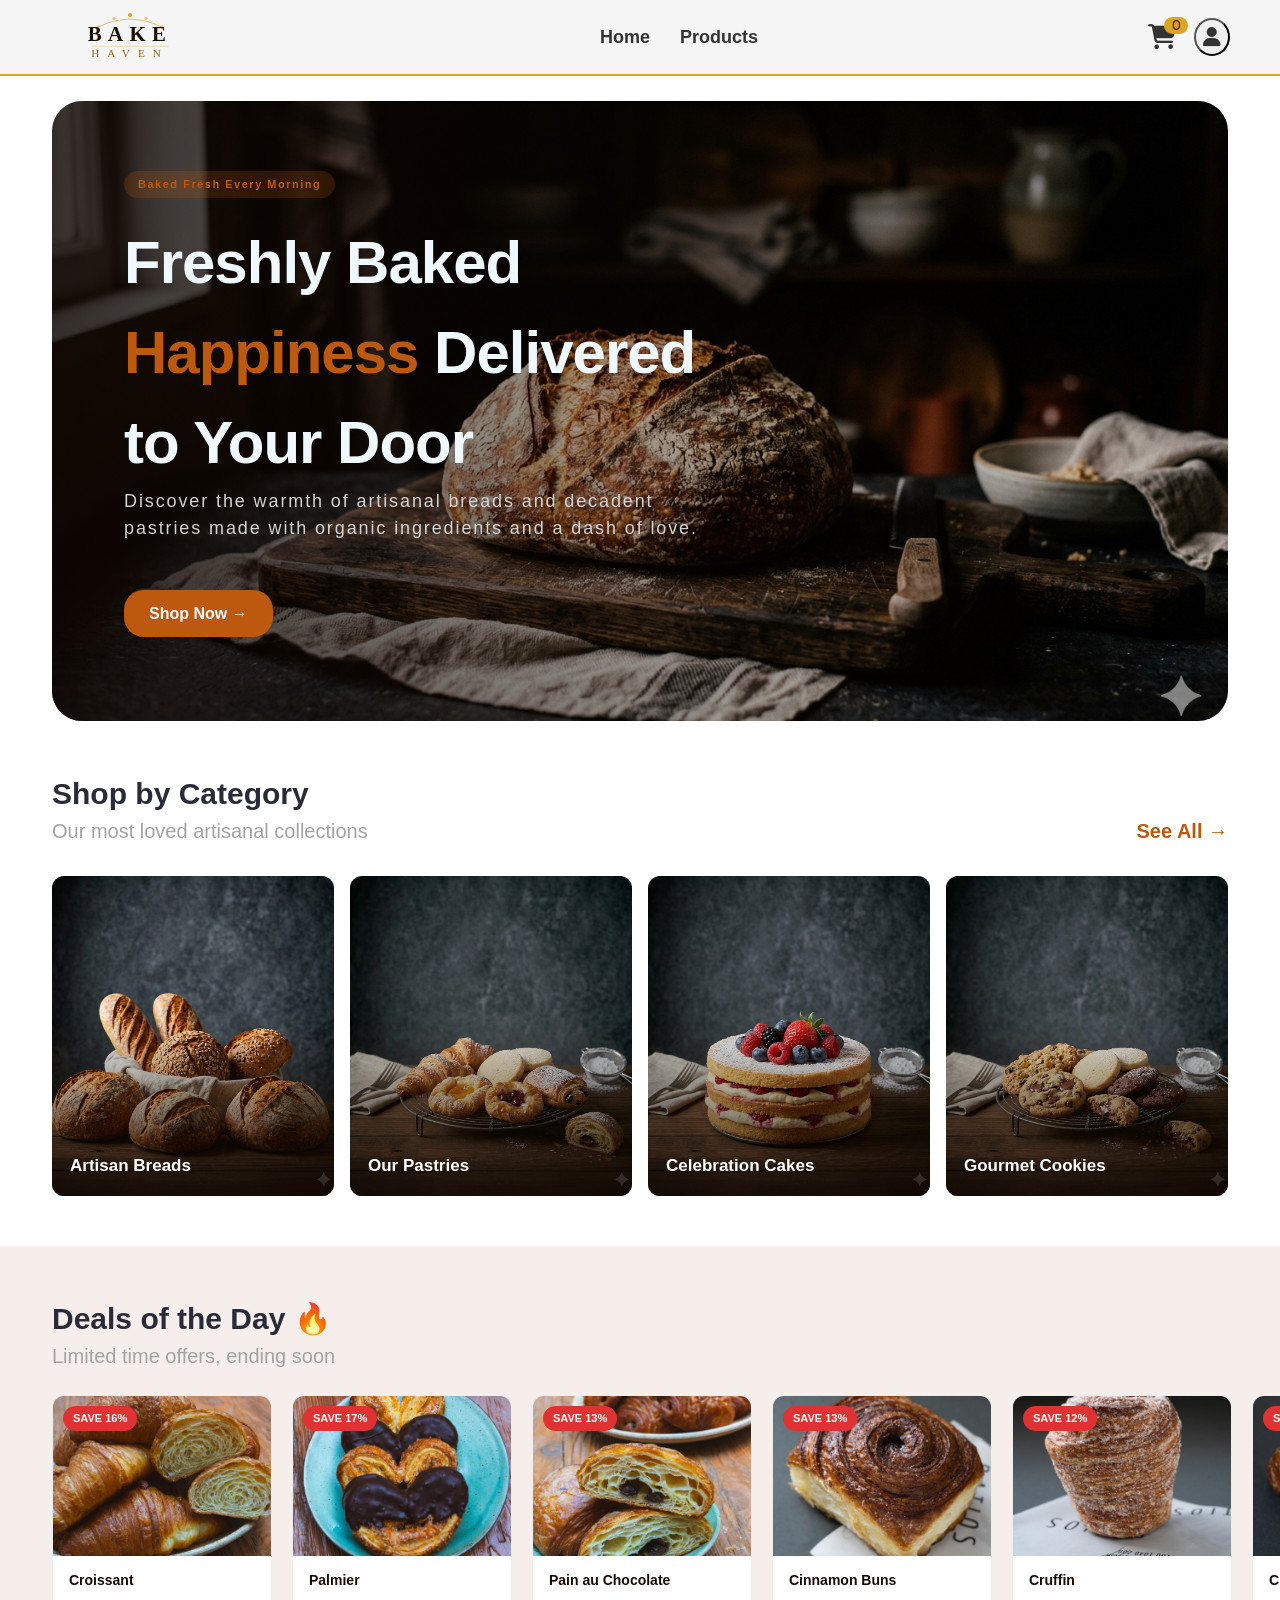
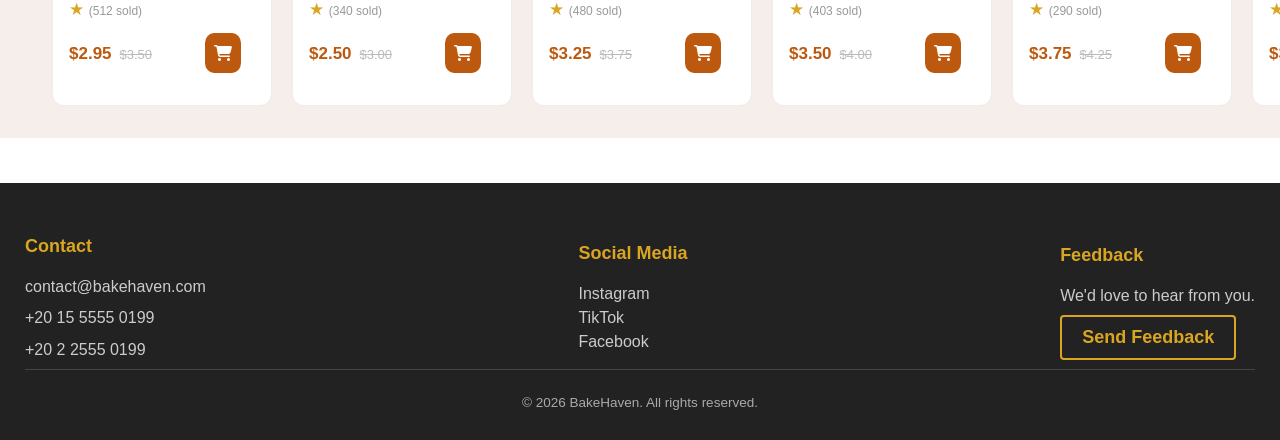
==== commit 4c42f635: "no comment message" ====
--- a/index.html
+++ b/index.html
@@ -155,7 +155,6 @@
 
   <script>
 
-    var feedbackModal = null
     fetch('footer.html')
       .then(r => r.text())
       .then(function (html) {
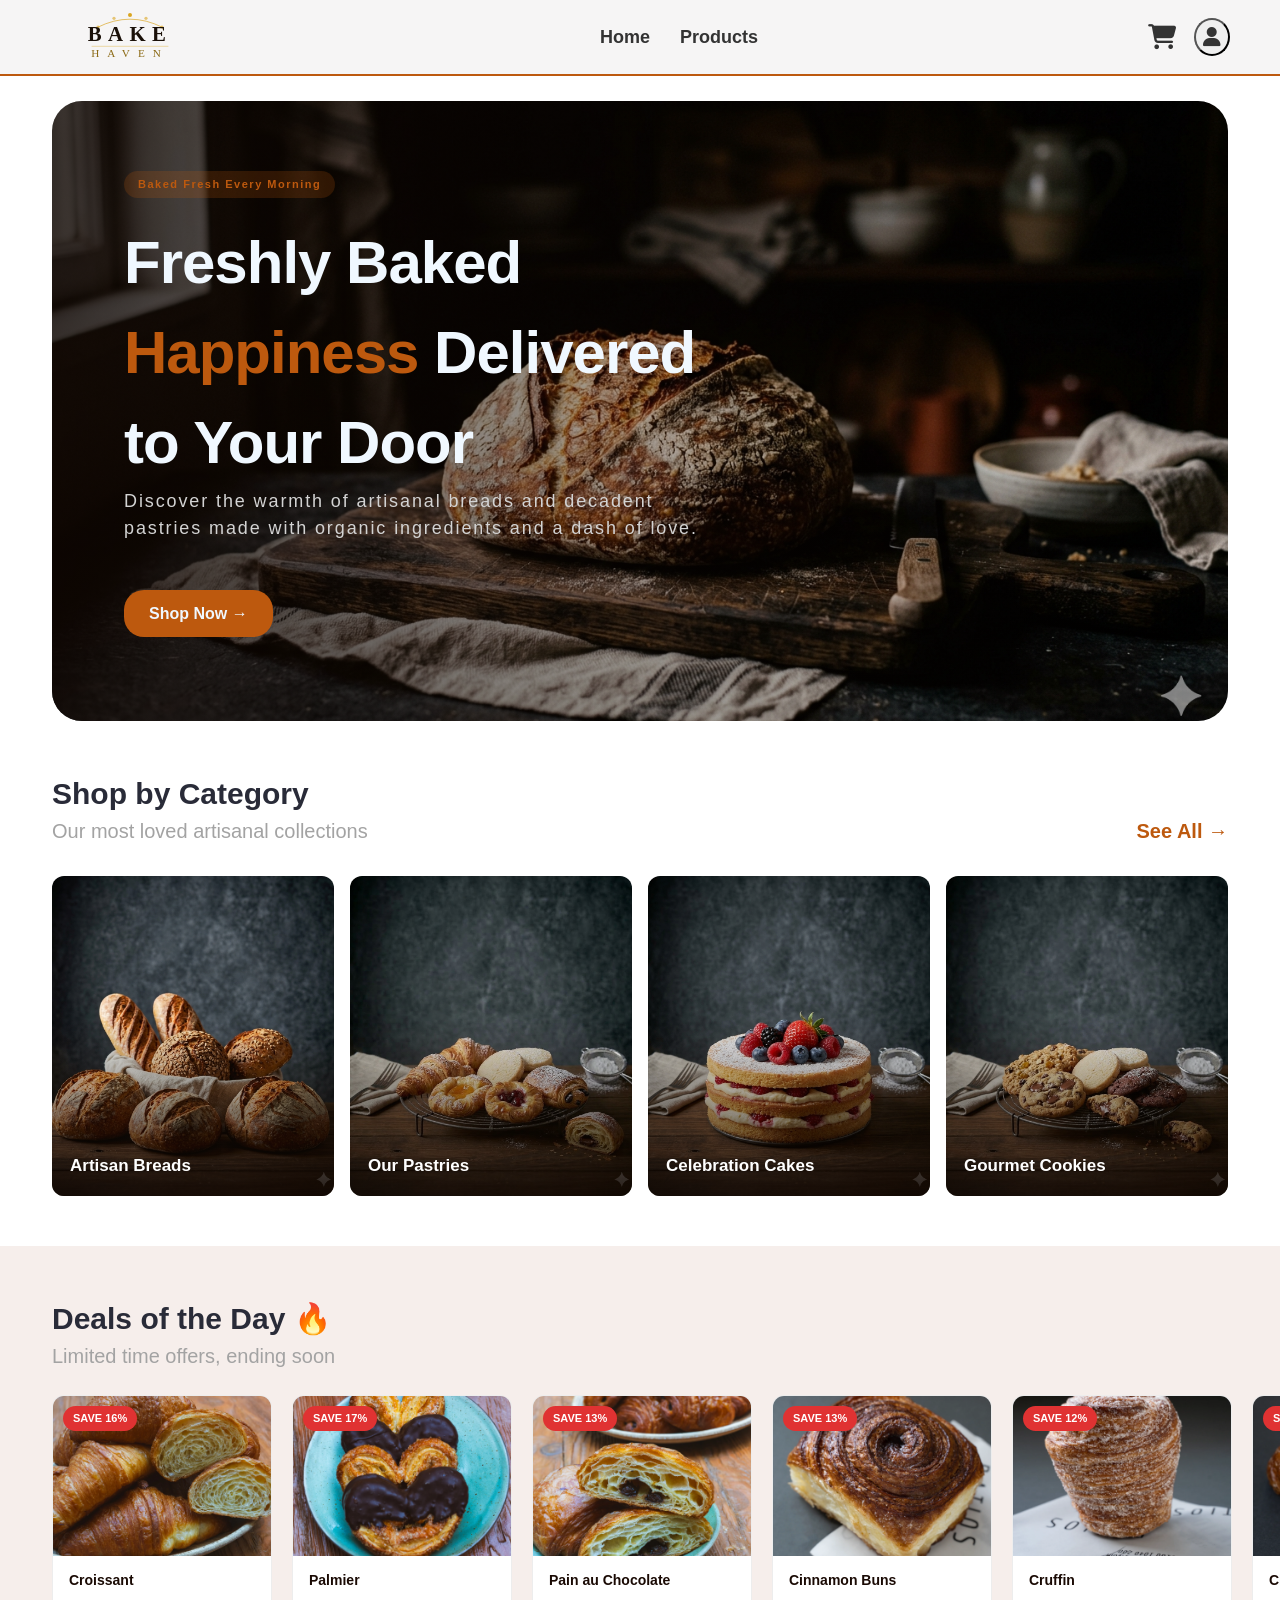
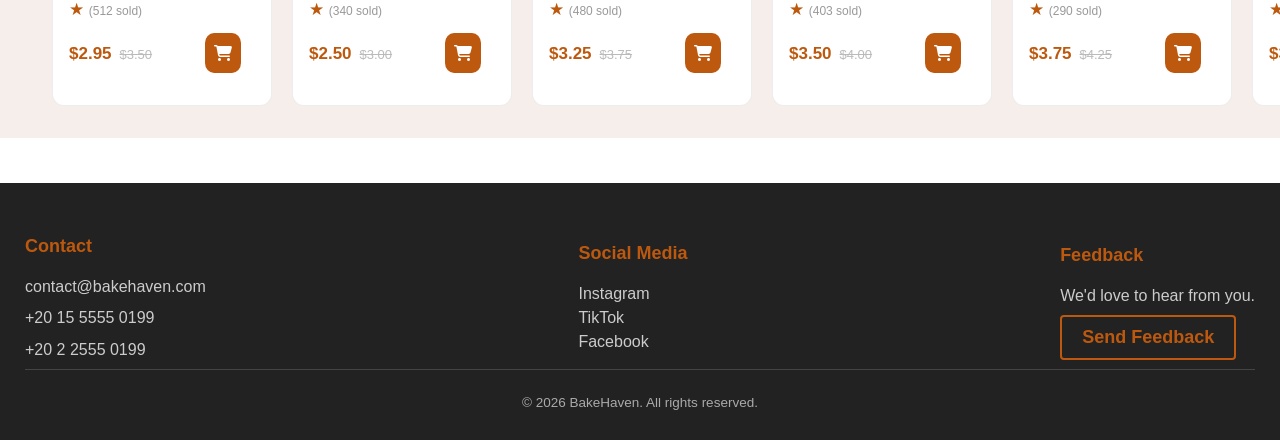
==== commit 7433a2d0: "fix-main" ====
--- a/index.html
+++ b/index.html
@@ -65,11 +65,50 @@
 
 <body>
 
-  <script>
-    fetch('header.html')
-      .then(r => r.text())
-      .then(html => document.body.insertAdjacentHTML('afterbegin', html))
-  </script>
+  <!-- ═══ HEADER — copy from this line ═══════════════════════════════ -->
+  <header class="site-header">
+    <div class="container flex-between">
+      <div class="dark-bg">
+        <svg width="160" height="57" viewBox="0 6 200 60" fill="none" xmlns="http://www.w3.org/2000/svg">
+          <path d="M 60 28 Q 100 8 140 28" stroke="#DAA520" stroke-width="1.2" fill="none" stroke-linecap="round"
+            opacity="0.7" />
+          <circle cx="60" cy="28" r="2" fill="#DAA520" opacity="0.6" />
+          <circle cx="80" cy="17" r="2" fill="#DAA520" opacity="0.6" />
+          <circle cx="100" cy="13" r="2.5" fill="#DAA520" />
+          <circle cx="120" cy="17" r="2" fill="#DAA520" opacity="0.6" />
+          <circle cx="140" cy="28" r="2" fill="#DAA520" opacity="0.6" />
+          <text x="100" y="46" text-anchor="middle" font-family="'Playfair Display', serif" font-weight="700"
+            font-size="26" fill="#1a1008" letter-spacing="8">BAKE</text>
+          <line x1="52" y1="52" x2="148" y2="52" stroke="#DAA520" stroke-width="0.8" opacity="0.6" />
+          <text x="100" y="66" text-anchor="middle" font-family="'Cormorant Garamond', serif" font-weight="300"
+            font-size="14" fill="#8B6914" letter-spacing="10">HAVEN</text>
+        </svg>
+      </div>
+
+      <nav>
+        <ul class="header-nav">
+          <li><a href="./index.html">Home</a></li>
+          <li><a href="./products.html">Products</a></li>
+        </ul>
+      </nav>
+
+      <div class="header-actions">
+        <a href="./cart.html" class="cart-link fa fa-cart-shopping">
+          <span id="cart-badge">0</span>
+        </a>
+
+        <div style="position: relative">
+          <a href="./login.html" id="account-link">
+            <button class="account-btn fa-solid fa-user" id="account-btn"></button>
+          </a>
+          <div class="account-dropdown" id="account-dropdown">
+            <button id="logout-btn">Logout</button>
+          </div>
+        </div>
+      </div>
+    </div>
+  </header>
+  <!-- ═══ HEADER — copy to this line ════════════════════════════════ -->
 
   <main class="page-main">
 
@@ -153,16 +192,76 @@
     </section>
   </main>
 
-  <script>
-
-    fetch('footer.html')
-      .then(r => r.text())
-      .then(function (html) {
-        document.body.insertAdjacentHTML('beforeend', html)
-        initFeedbackModal()
-      })
-
-  </script>
+  <!-- ═══ FOOTER — copy from this line ══════════════════════════════ -->
+  <footer class="site-footer">
+    <div class="container">
+      <div class="flex-between">
+        <div class="footer-col">
+          <h4>Contact</h4>
+          <p>contact@bakehaven.com</p>
+          <p>+20 15 5555 0199</p>
+          <p>+20 2 2555 0199</p>
+        </div>
+
+        <div class="footer-col">
+          <h4>Social Media</h4>
+          <ul>
+            <li><a href="">Instagram</a></li>
+            <li><a href="">TikTok</a></li>
+            <li><a href="">Facebook</a></li>
+          </ul>
+        </div>
+
+        <div class="footer-col">
+          <h4>Feedback</h4>
+          <p>We'd love to hear from you.</p>
+          <button class="btn btn-outline" id="feedback-btn">Send Feedback</button>
+        </div>
+      </div>
+      <div class="footer-bottom">&copy; 2026 BakeHaven. All rights reserved.</div>
+    </div>
+
+    <!-- FEEDBACK MODAL -->
+    <div id="feedback-modal-container">
+
+      <div class="modal-overlay" id="feedback-modal">
+        <div class="card">
+          <button class="modal-close" id="feedback-close-btn">&times;</button>
+
+          <div id="feedback-form-view">
+            <h3>Send us feedback</h3>
+            <p style="font-size:13px; color:#888; margin-bottom:22px;">
+              We read every message and use it to improve.
+            </p>
+            <div class="form-group">
+              <label>Name</label>
+              <input type="text" id="fb-name" placeholder="Your name">
+            </div>
+            <div class="form-group">
+              <label>Email</label>
+              <input type="email" id="fb-email" placeholder="you@example.com">
+            </div>
+            <div class="form-group">
+              <label>Message</label>
+              <textarea id="fb-message" rows="4" placeholder="Tell us what you think…"></textarea>
+            </div>
+            <p id="fb-error" style="color:#c0392b; font-size:13px; display:none; margin-bottom:12px;"></p>
+            <button class="btn btn-primary" style="width:100%;" onclick="submitFeedback()">
+              Submit Feedback
+            </button>
+          </div>
+
+          <div class="modal-success" id="feedback-success-view">
+            <i class="fa fa-circle-check"></i>
+            <p style="font-weight:600; font-size:15px;">Thank you for your feedback!</p>
+            <span style="font-size:13px; color:#888;">This window will close automatically.</span>
+          </div>
+        </div>
+      </div>
+
+    </div>
+  </footer>
+  <!-- ═══ FOOTER — copy to this line ════════════════════════════════ -->
 
   <script src="./js/api.js"></script>
   <script src="./js/cart.js"></script>
--- a/css/header-footer.css
+++ b/css/header-footer.css
@@ -38,18 +38,18 @@
     color: inherit;
 
     &:hover {
-        color: goldenrod;
-        border-bottom: 2px solid goldenrod;
+        color: #BD590E;
+        border-bottom: 2px solid #BD590E;
     }
 }
 
 .btn-outline {
-    border: 2px solid goldenrod;
-    color: goldenrod;
+    border: 2px solid #BD590E;
+    color: #BD590E;
     background: transparent;
 
     &:hover {
-        background-color: goldenrod;
+        background-color: #BD590E;
         color: #fff;
     }
 }
@@ -63,7 +63,7 @@
     border-bottom: 1px solid #eaeaea;
     padding: 0px 25px;
     width: 100%;
-    border-bottom: 2px solid goldenrod;
+    border-bottom: 2px solid #BD590E;
     margin-bottom: 25px;
 }
 
@@ -78,7 +78,7 @@
     }
 
     &>i {
-        color: goldenrod;
+        color: #BD590E;
         font-size: 40px;
     }
 } */
@@ -97,8 +97,8 @@
         transition: color 0.3s;
 
         &:hover {
-            color: goldenrod;
-            border-bottom: 2px solid goldenrod;
+            color: #BD590E;
+            border-bottom: 2px solid #BD590E;
         }
     }
 }
@@ -118,7 +118,7 @@
     border-radius: 50%;
 
     &:hover {
-        color: goldenrod;
+        color: #BD590E;
         border-bottom: 2px solid transparent;
     }
 
@@ -126,7 +126,7 @@
         position: absolute;
         top: -8px;
         right: -12px;
-        background: goldenrod;
+        background: #BD590E;
         color: #612121;
         font-size: 11.25px;
         font-weight: bold;
@@ -146,7 +146,7 @@
     transition: all 0.3s;
 
     &:hover {
-        background: goldenrod;
+        background: #BD590E;
         color: #fff;
     }
 }
@@ -180,7 +180,7 @@
         font-size: 13.5px;
 
         &:hover {
-            color: goldenrod;
+            color: #BD590E;
         }
     }
 }
@@ -205,7 +205,7 @@
 .footer-col {
     &>h4 {
         margin-bottom: 15px;
-        color: goldenrod;
+        color: #BD590E;
         font-size: 18px;
     }
 
@@ -226,7 +226,7 @@
     }
 
     & a:hover {
-        color: goldenrod;
+        color: #BD590E;
     }
 }
 
@@ -332,15 +332,15 @@
 input:focus,
 textarea:focus {
     outline: none;
-    border-color: goldenrod;
+    border-color: #BD590E;
     box-shadow: 0 0 0 2px rgba(218, 165, 32, 0.2);
 }
 
 /* Ensure the submit button uses .btn-primary (already in global.css) */
 .btn-primary {
-    background-color: goldenrod;
+    background-color: #BD590E;
     color: #fff;
-    border: 2px solid goldenrod;
+    border: 2px solid #BD590E;
 }
 
 .btn-primary:hover {
--- a/css/home.css
+++ b/css/home.css
@@ -1,6 +1,6 @@
     .current-page {
-        border-bottom: 2px solid goldenrod;
-        color: goldenrod;
+        border-bottom: 2px solid #BD590E;
+        color: #BD590E;
     }
 
     #hero {
@@ -192,9 +192,10 @@
     }
 
     /* ------------------------------------------------------------------------------- */
-    #deals{
+    #deals {
         background-color: #F6EEEB;
     }
+
     .deals-header {
         padding: 50px 52px 24px;
         color: #292B38;
@@ -209,20 +210,22 @@
         padding: 0 52px 32px;
 
         scrollbar-width: thin;
-    scrollbar-color: #BD590E #f0ebe5;
+        scrollbar-color: #BD590E #f0ebe5;
     }
 
     #carousel-container::-webkit-scrollbar {
-    height: 5px;
-}
-#carousel-container::-webkit-scrollbar-track {
-    background: #f0ebe5;
-    border-radius: 4px;
-}
-#carousel-container::-webkit-scrollbar-thumb {
-    background: #BD590E;
-    border-radius: 4px;
-}
+        height: 5px;
+    }
+
+    #carousel-container::-webkit-scrollbar-track {
+        background: #f0ebe5;
+        border-radius: 4px;
+    }
+
+    #carousel-container::-webkit-scrollbar-thumb {
+        background: #BD590E;
+        border-radius: 4px;
+    }
 
     .deal-card {
         position: relative;
@@ -276,7 +279,7 @@
 
     .deal-card-stars {
         font-size: 17px;
-        color: goldenrod;
+        color: #BD590E;
         margin-bottom: 10px;
     }
 
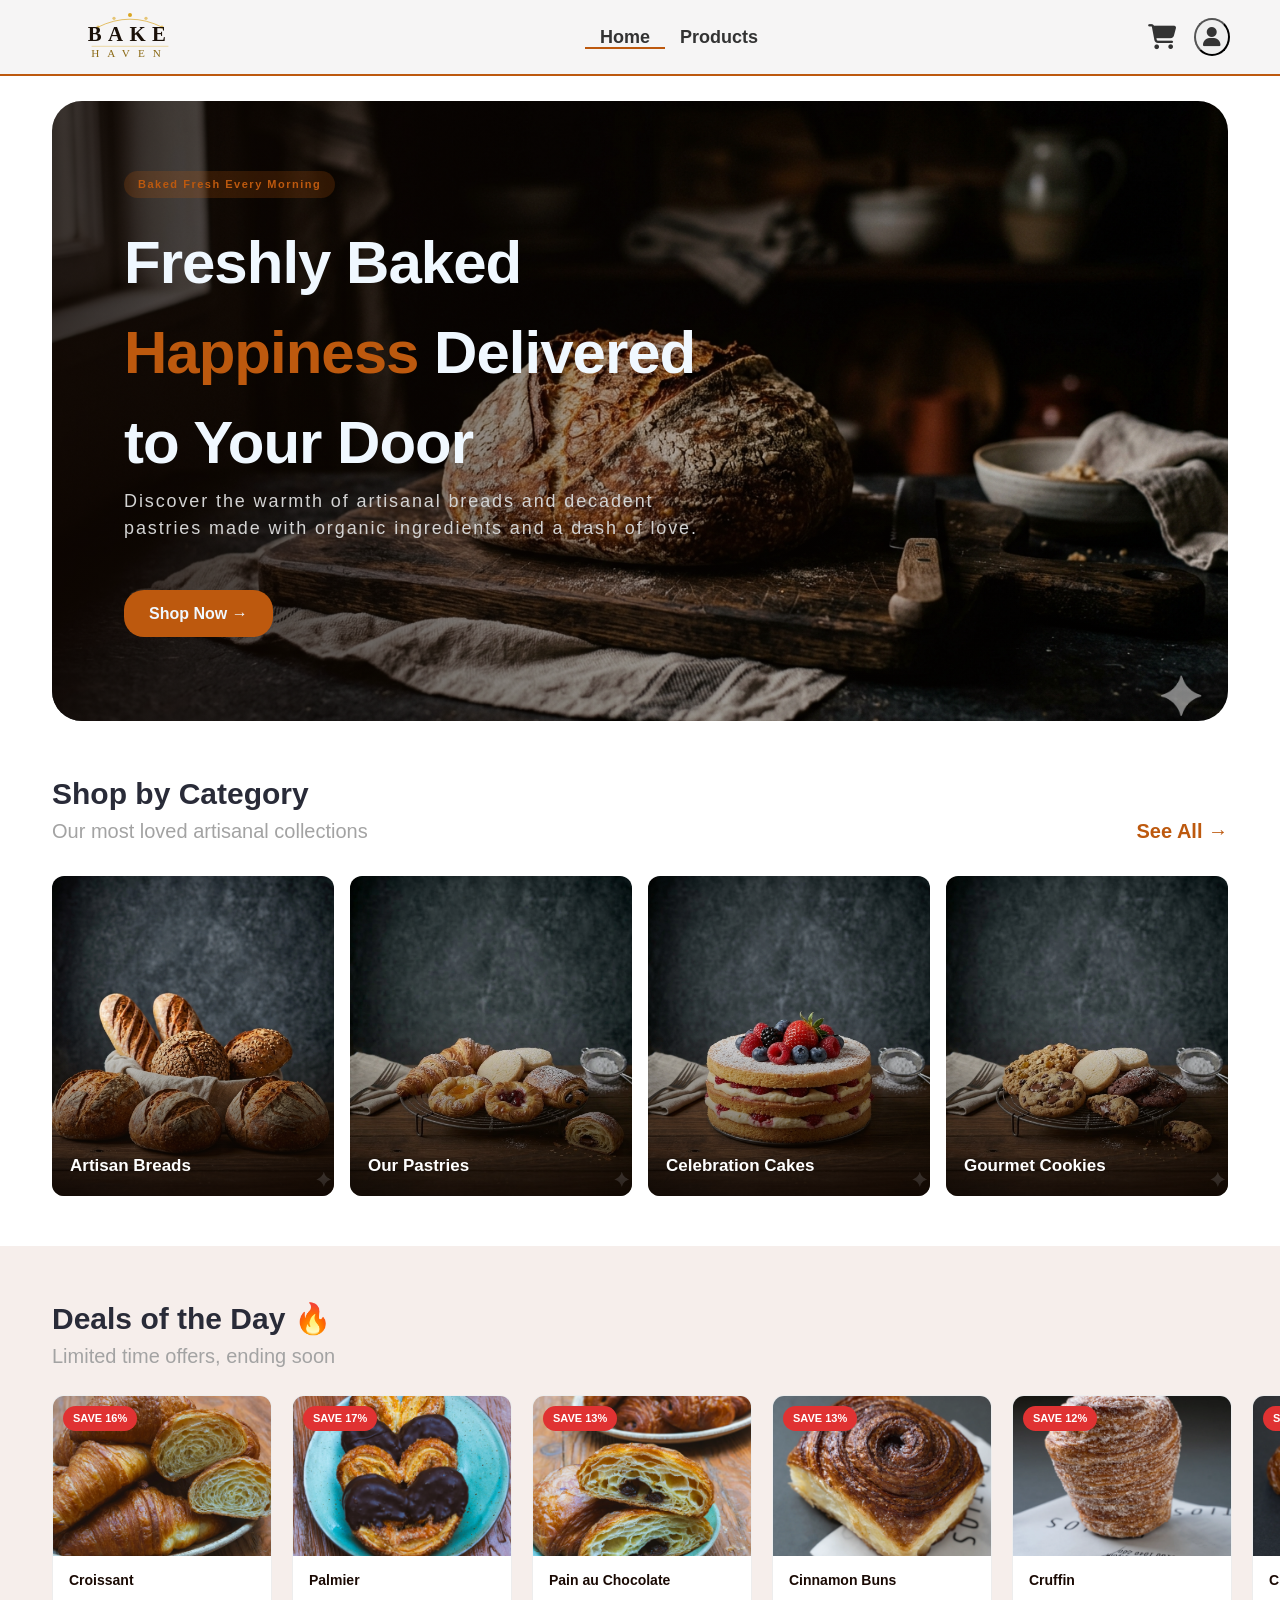
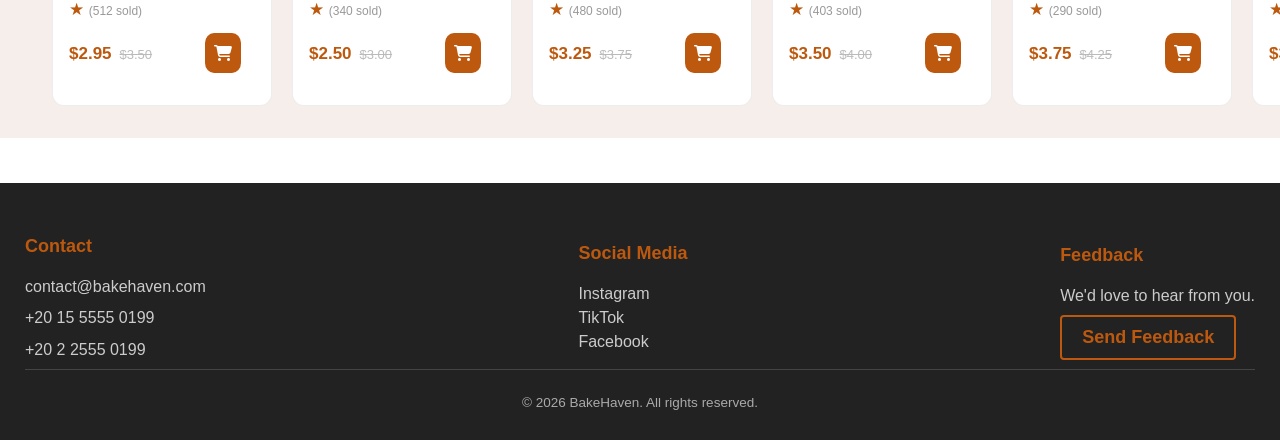
==== commit c184a061: "fix main page and products page header nav links" ====
--- a/index.html
+++ b/index.html
@@ -87,7 +87,7 @@
 
       <nav>
         <ul class="header-nav">
-          <li><a href="./index.html">Home</a></li>
+          <li><a class="current-page" href="./index.html">Home</a></li>
           <li><a href="./products.html">Products</a></li>
         </ul>
       </nav>
--- a/css/header-footer.css
+++ b/css/header-footer.css
@@ -319,8 +319,8 @@
     font-weight: bold;
 }
 
-input,
-textarea {
+#feedback-modal-container input,
+#feedback-modal-container textarea {
     width: 100%;
     padding: 0.6rem;
     border: 1px solid #ccc;
